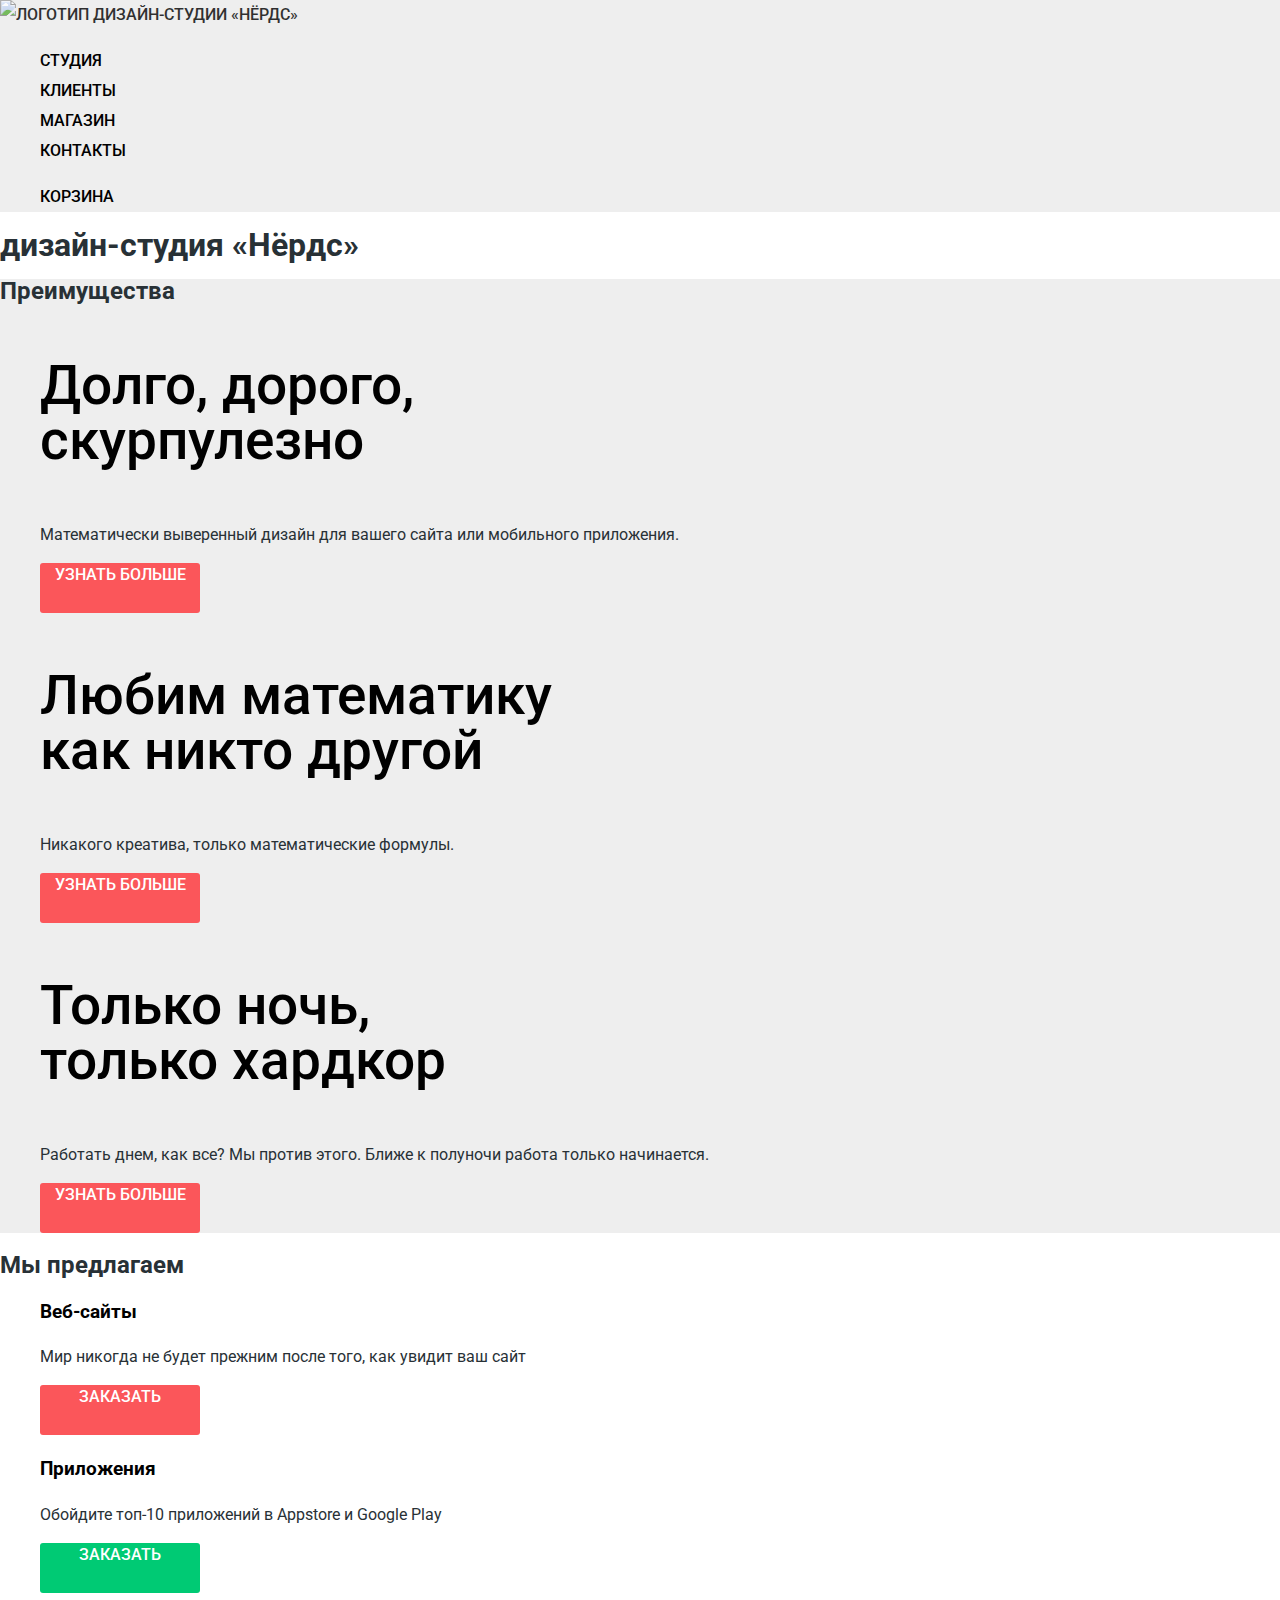
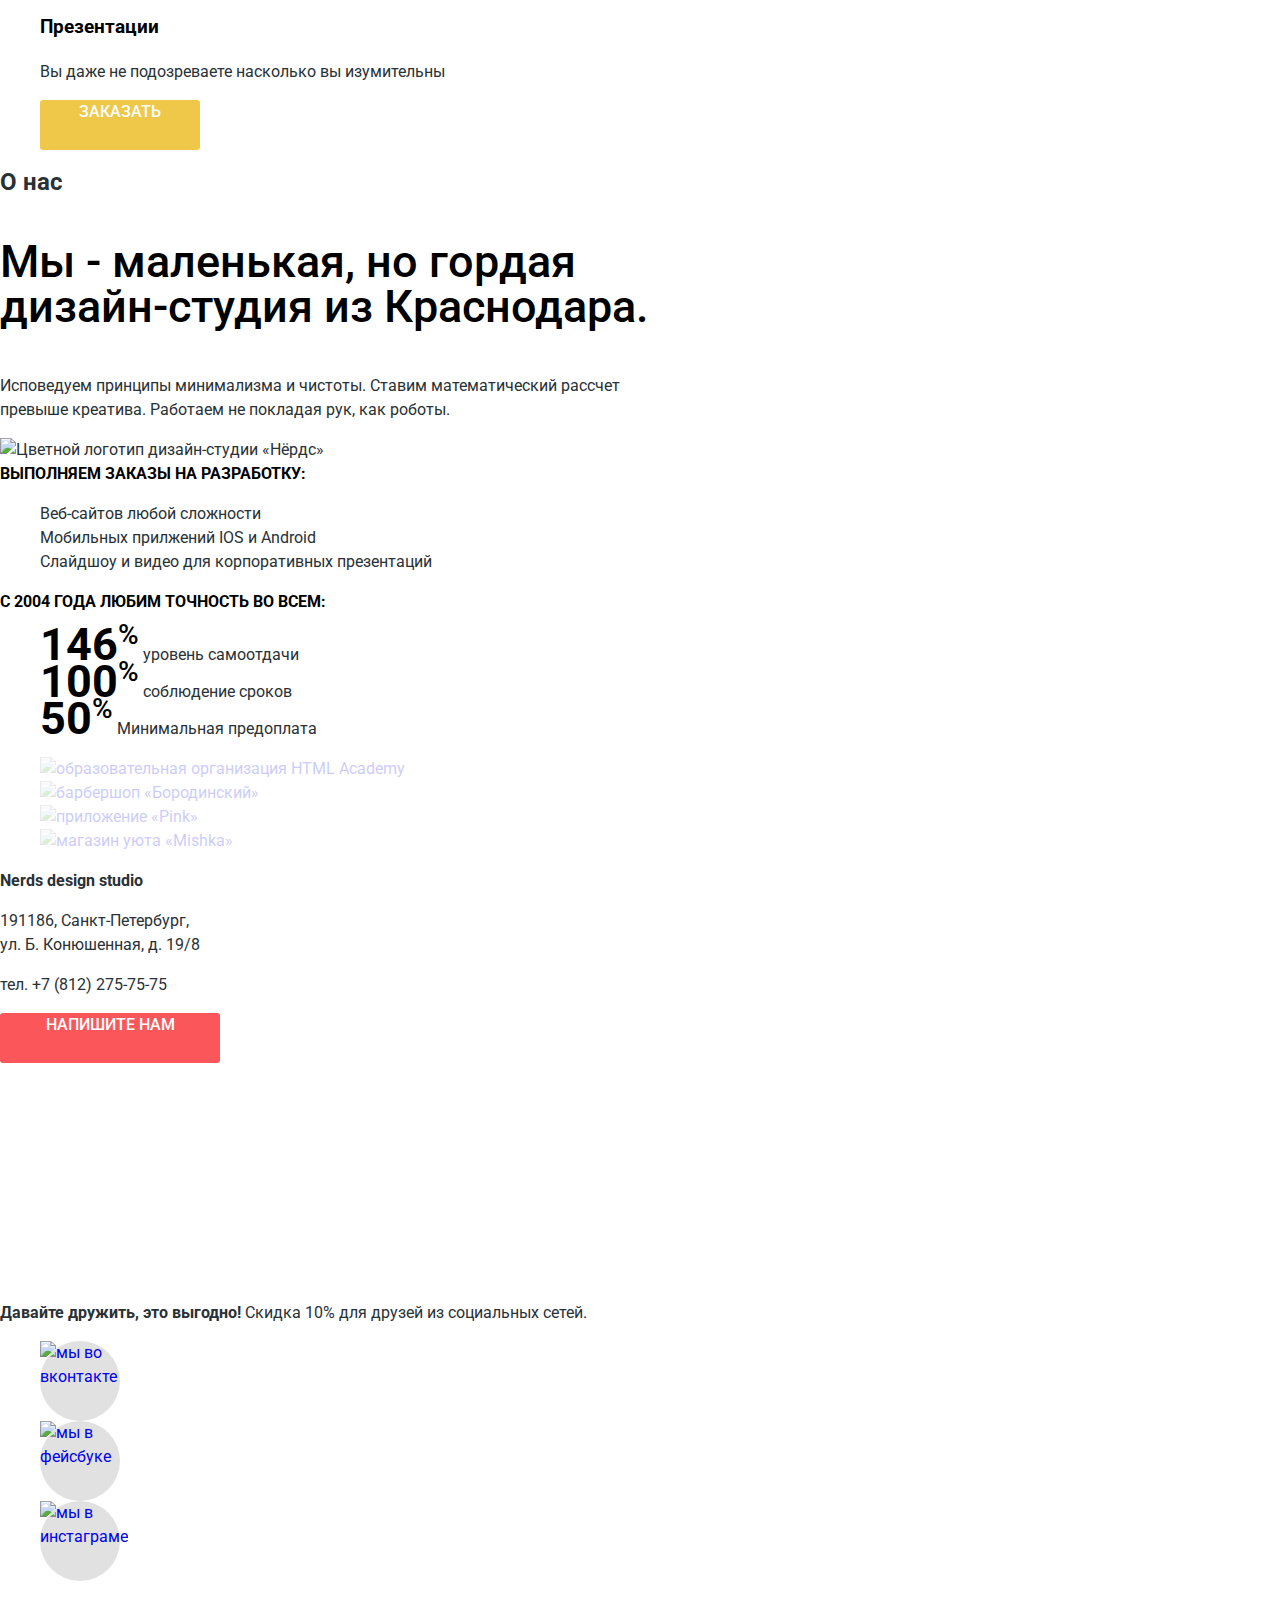
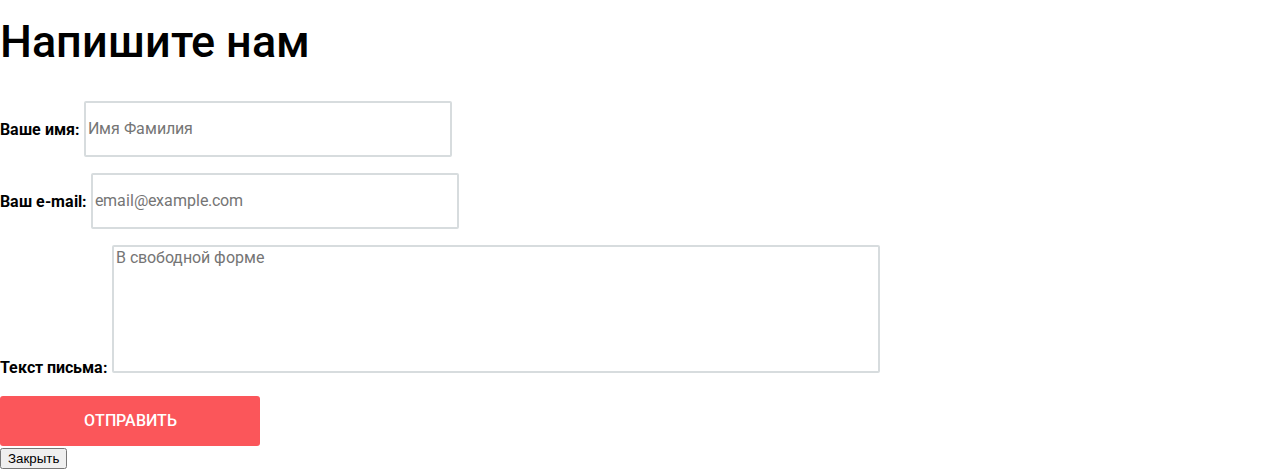
==== index.html @ dd07e2d7 "styles of buttons" ====
<!DOCTYPE html>
<html lang="ru">
    <head>
        <meta charset="utf-8">
        <link href="https://fonts.googleapis.com/css?family=Roboto:400,500,700&amp;subset=cyrillic" rel="stylesheet"> 
        <link href="css/normalize.css" rel="stylesheet">
        <link href="css/style.css" rel="stylesheet">
        <title>Nerds design studio</title>
    </head>

    <body>
        <header class="main-header">
            <nav class="main-navigation">
                <a class="main-header-logo">
                    <img src="img/nerds-logo.svg" width="160" height="65" alt="Логотип дизайн-студии &#171Нёрдс&#187">
                </a>
                <ul class="site-navigation">
                    <li class="site-navigtion-current"><a href="">Студия</a></li>
                    <li><a href="#">Клиенты</a></li>
                    <li><a href="catalog.html">Магазин</a></li>
                    <li><a href="#">Контакты</a></li>
                </ul>
                <ul class="user-navigation">
                    <li><a class="cart-link" href="#">Корзина</a></li>
                </ul>
            </nav>
        </header>

        <main class="container">
            <h1 class="visually-hidden">дизайн-студия &#171Нёрдс&#187</h1>
            
            <section class="features">
                <h2 class="visually-hidden">Преимущества</h2>
                <ul class="features-slider">
                        <li class="feature-slide">
                            <h3 class="slide-header">Долго, дорого,<br>
                                скурпулезно</h3>
                            <p>Математически выверенный дизайн для вашего сайта или мобильного приложения.</p>
                            <a href="#" class="btn more-btn">Узнать больше</a>
                        </li>
                        <li class="feature-slide">
                            <h3 class="slide-header">Любим математику<br>
                                как никто другой</h3>
                            <p>Никакого креатива, только математические формулы.</p>
                            <a href="#" class="btn more-btn">Узнать больше</a>
                        </li>
                        <li class="feature-slide">
                            <h3 class="slide-header">Только ночь,<br>
                                только хардкор</h3>
                            <p>Работать днем, как все? Мы против этого. Ближе к полуночи работа только начинается.</p>
                            <a href="#" class="btn more-btn">Узнать больше</a>
                        </li>    
                    </ul>
            </section>

            <section class="offers">
                <h2 class="viually-hidden">Мы предлагаем</h2>
                <ul class="offers-list">
                    <li class="offer-item site-offer">
                        <h3 class="offer-header">Веб-сайты</h3>
                        <p>Мир никогда не будет прежним после того, как увидит ваш сайт</p>
                        <a href="#" class="btn order-btn order-site-btn">Заказать</a>
                    </li>
                    <li class="offer-item app-offer">
                        <h3 class="offer-header">Приложения</h3>
                        <p>Обойдите топ-10 приложений в Appstore и Google Play</p>
                        <a href="#" class="btn order-btn order-app-btn">Заказать</a>
                    </li>
                    <li class="offer-item presentation-offer">
                        <h3 class="offer-header">Презентации</h3>
                        <p>Вы даже не подозреваете насколько вы изумительны</p>
                        <a href="#" class="btn order-btn order-presentation-btn">Заказать</a>
                    </li>
                </ul>
            </section>

            <section class="about-us">
                <h2 class="visually-hidden">О нас</h2>
                
                <h3>
                    Мы - маленькая, но гордая<br>
                    дизайн-студия из Краснодара.
                </h3>
                <p>
                    Исповедуем принципы минимализма и чистоты. Ставим математический рассчет<br>
                    превыше креатива. Работаем не покладая рук, как роботы.
                </p>

                <img src="img/nerds-illustration.png" width="360" height="208" alt="Цветной логотип дизайн-студии &#171Нёрдс&#187">

                <div class="we-do">
                    <b>Выполняем заказы на разработку:</b>
                    <ul class="we-do-list">
                        <li class="we-do-item">Веб-сайтов любой сложности</li>
                        <li class="we-do-item">Мобильных прилжений IOS и Android</li>
                        <li class="we-do-item">Слайдшоу и видео для корпоративных презентаций</li>
                    </ul>
                </div>

                <div class="we-accurate">
                    <b>С 2004 года любим точность во всем:</b>
                    <ul class="we-accurate-list">
                        <li class="we-accurate-item">
                            <b>146<sup>%</sup></b> 
                            уровень самоотдачи
                        </li>
                        <li class="we-accurate-item">
                            <b>100<sup>%</sup></b>
                            соблюдение сроков
                        </li>
                        <li class="we-accurate-item">
                            <b>50<sup>%</sup></b>
                            Минимальная предоплата
                        </li>
                    </ul>
                    </div>
            </section>

            <section class="partners">
                <ul class="partners-list">
                    <li class="partners-item">
                        <a href="htmlacademy.ru">
                            <img src="img/h-logo.png" alt="образовательная организация HTML Academy">
                        </a>
                    </li>
                    <li class="partners-item">
                        <a href="borodinsky.com">
                            <img src="img/b-logo.png" alt="барбершоп &#171Бородинский&#187">
                        </a>
                    </li>
                    <li class="partners-item">
                        <a href="pink.ucoz.ua">
                            <img src="img/p-logo.png" alt="приложение &#171Pink&#187">
                        </a>
                    </li>
                    <li class="partners-item">
                        <a href="mishka.ru">
                            <img src="img/m-logo.png" alt="магазин уюта &#171Mishka&#187">
                        </a>
                    </li>
                </ul>
            </section>
        </main>

        <footer class="main-footer">
            <section class="contacts">
                <div class="contacts-card">
                    <b class="company-name">Nerds design studio</b>
                    <p class="company-address">    
                        191186, Санкт-Петербург, <br>
                        ул. Б. Конюшенная, д. 19/8
                    </p>
                    <p class="company-phone">
                        тел. +7 (812) 275-75-75
                    </p>

                    <a href="#" class="btn write-us-btn">Напишите нам</a>
                </div>
                <!-- backgroundimage = map -->
            </section>

            <div class="footer-socials">
                <p>
                    <b>Давайте дружить, это выгодно!</b>
                    Скидка 10% для друзей из социальных сетей.
                </p>
                <ul class="social-icons-list">
                    <li class="social-icon">
                        <a href="vk.com/nerds_studio">
                            <img src="img/vk-icon.png" alt="мы во вконтакте">
                        </a>
                    </li>
                    <li class="social-icon">
                         <a href="fb.com/nerds_studio">
                            <img src="img/fb-icon.png" alt="мы в фейсбуке">
                        </a>
                    </li>
                    <li class="social-icon">
                        <a href="instagram.com/nerds_studio">
                            <img src="img/ig-icon.png" alt="мы в инстаграме">
                        </a>
                    </li>
                </ul>
            </div>

        </footer>

        <section class="modal modal-write-us">
            <h2>Напишите нам</h2>
            <form class="feedback-form" action="https://echo.htmlacademy.ru" method="POST">
                <p class="feedback-item">
                    <label for="feedback-name">Ваше имя:</label>
                    <input  id="feedback-name" type="text" name="name" value="" placeholder="Имя Фамилия">
                </p>
                <p class="feedback-item">
                    <label for="feedback-email">Ваш e-mail:</label>
                    <input id="feedback-email" type="email" name="email" value="" placeholder="email@example.com">
                </p>
                <p class="feedback-item feedback-texarea">   
                    <label for="feedback-comment">Текст письма:</label>
                    <textarea id="feedback-comment" name="comment" rows="3" placeholder="В свободной форме"></textarea>
                    <!-- cols="" -->
                </p>
                <button class="btn" type="submit">Отправить</button>
            </form>
            <button class="modal-close" type="button">Закрыть</button>
        </section>
    </body>
</html>
---- css/style.css ----
body{
    margin:0;
    padding:0;

    font-family: 'Roboto', Arial, sans-serif;
    font-size: 16px;
    line-height: 24px;
    font-weight: 400;
    color: #283136;

    background-color: #fff;
}

a{
    text-decoration: none;
}

.main-header-logo:hover,
.main-header-logo:focus{
    opacity: 0.8;
}

.main-header-logo:active{
    opacity: 0.3;
}

.main-navigation{
    font-weight: 500;
    text-transform: uppercase;
    color: #000;
    line-height: 30px;
    
    background-color: #eee;
}

.site-navigation,
.user-navigation{
    list-style: none;
}

.site-navigation a,
.user-navigation a{
    color: #000;
}

.site-navigation a:hover,
.site-navigation a:focus,
.user-navigation a:hover,
.user-navigation a:focus{
    color: #fb565a;
}

.site-navigation a:active,
.user-navigation a:active{
    color: #000;
    opacity: 0.3;
}

.title-wrapper{
    background-color: #eee;
}

.page-title{
    font-size: 55px;
    line-height: 55px;
    font-weight: 500;
    text-align: center;

    color: #000;
}

.features{
    background-color: #eee;
}

.features-slider{
    list-style: none;
}

.feature-slide h3{
    font-weight: 500;
    font-size: 55px;
    line-height: 55px;
    color: #000;
}

.offers-list{
    list-style: none;
}

.offer-item h3{
    font: size 24px;
    line-height: 30px;
    color: #000;
}

.btn{
    display: inline-block; 
    border-radius: 3px;

    font:inherit;

    font-weight: 500;
    text-transform: uppercase;
    text-align: center;
    vertical-align: middle;
    color: #fff;

    background-color: #fb565a;

    border: none;
}

.btn:hover,
.btn:focus{
    background-color: #e74246;
}

.btn:active{
    color: #e37376;
    background-color: #d7373b;
    /* внутренняя тень сверху c13135*/
    box-shadow: inset 0 2px #c13135;
}

.write-us-btn{
    display: inline-block;
    width: 220px;
    height: 50px;
}

.feedback-form button{
    display: inline-block;
    width: 260px;
    height: 50px;
}

.feedback-form button:active,
.feedback-form button:focus
{
    outline: none;
}

.more-btn{
    width: 160px;
    height: 50px;
}

.order-app-btn{
    background-color: #00ca74;
}

.order-btn{
    width: 160px;
    height: 50px;
}

.order-app-btn:hover,
.order-app-btn:focus{
    background-color: #00bc6c;
}

.order-app-btn:active{
    color: #4dc491;
    background-color: #00aa62;
    /* внутренняя тень сверху #009958*/
    box-shadow: inset 0 2px 0 #009958;
}

.order-presentation-btn{
    background-color: #efc84a;
}

.order-presentation-btn:hover,
.order-presentation-btn:focus{
    background-color: #eab534;
}

.order-presentation-btn:active{
    color: #edc265;
    background-color: #e5a722;
    /* внутренняя тень сверху ce961f*/
    box-shadow: inset 0 2px 0 #ce961f;
}

.filter-btn{
    width: 260px;
    height: 50px;

    color: #000;
    background-color: #eee;
}

.filter-btn:focus,
.filter-btn:hover{
    background-color: #dfdfdf;
    outline: none;
}

.filter-btn:active
{
    color: #959595;
    background-color: #d5d5d5;
    /* внутренняя тень сверху */
    box-shadow: inset 0 2px 0 #bfbfbf;
}


.filter fieldset{
    border: none;
}

.catalog-list{
    list-style: none;
}

.pagination-list{
    list-style: none;
}

.pagination-item a{
    display: block;
    width: 50px;
    height: 50px;

    color: #000;

    vertical-align: middle;
    text-align: center;

    background-color: #eee;
    
    border-radius: 3px;
}

.pagination-item a:hover,
.pagination-item a:focus{
    background-color: #dfdfdf;
    outline: none;
}

.pagination-item a:active
{
    color: #959595;
    background-color: #d5d5d5;
    /* внутренняя тень сверху */
    box-shadow: inset 0 2px 0 #bfbfbf;
}


.pagination-item-next a{
    width: 260px;
}

.pagination-item-current a,
.pagination-item-current a:hover,
.pagination-item-current a:focus,
.pagination-item-current a:active{
    box-sizing: border-box;

    color: #000;
    background-color: #fff;
    border: 2px solid #dbdbdb;
    box-shadow: none;
}

.about-us h3{
    font-size: 45px;
    line-height: 45px;
    color: #000;
    font-weight: 500;
}

.we-do b,
.we-accurate b{
    color: #000;
    font-weight: 700;
    text-transform: uppercase;
}

.we-do-list{
    list-style: none;
}

.we-accurate-list{
    list-style: none;
}

.we-accurate-item b{
    font-size: 45px;
    line-height: 10.06px;
    font-weight: 700;
    color: #000;
}

.we-accurate b sup{
    font-size: 28px;
    font-weight: 500;
}

.partners-list{
    list-style: none;
}

.partners-item a{
    opacity: 0.2;
}

.partners-item a:hover,
.partners-item a:focus{
    opacity: 1;
}

.partners-item a:active{
    opacity: 0.1;
}

.filters legend{
    font-size: 18px;
    line-height: 30px;
    text-transform: uppercase;
    font-weight: 700;
    color: #000;
}

.range-item input{
    width:  80px;
    height: 35px;
    background-color: #eee;
    border: solid 2px #eee;
    border-radius: 3px;
}

.filter ul{
    list-style: none;
    line-height: 20px;
}

.filter-option input{
    /*  */
}

.filter-option label{
    color: #283136;
}

.sorting-options b{
    font-size: 18px;
    line-height: 18px;
    text-transform: uppercase;
    font-weight: 700;
    color: #000;

}

.sorting-options-list{
    list-style: none;
    line-height: 18px;
}

.sorting-option-item a{
    font-size: 14px;
    color: #000;
    opacity: 0.3;
    text-transform: uppercase;
}

.sorting-option-item a:hover,
.sorting-option-item a:focus{
    opacity: 0.6;
}

.sorting-option-item a:active,
.current-sorting-option a{
    opacity: 1;
}

.catalog-item-title{
    font-size: 18px;
    line-height: 30px;
    color: #000;
    text-transform: uppercase;
    font-weight: 700;
}

.catalog-item-description{
    font-size: 16px;
    line-height: 18px;
    font-weight: 400;
    color: #666;
}


.contacts{
    /* ? */
    display: block;
    min-height: 416px;
    background-image: url("../img/map-marker.jpg");

    padding-top: auto;
    padding-bottom: auto;
}

.contacts-card{
    /* ? */
    display: block;
    width: 319px;
    height: 308px;
    background-color: #fff;
    
    
}

.modal h2{
    font-size: 45px;
    line-height: 45px;
    color: #000;
    font-weight: 500;
}

.feedback-form input,
.feedback-form textarea{
    font: inherit;
    line-height: 18px;

    background-color: transparent;
    border: solid 2px #d7dcde;
    border-radius: 2px;
}

.feedback-form input{
    width: 360px;
    height: 50px;
}

.feedback-form textarea{
width: 760px;
height: 120px;
resize: none;
}


.feedback-form input:hover,
.feedback-form textarea:hover{
    border-color: #b4b9bb;
}

.feedback-form input:focus,
.feedback-form textarea:focus{
    color: #444;
    border-color: #000;
    outline: none;
}

.feedback-form label{
    font: inherit;
    line-height: 18px;
    color: #000;
    font-weight: 700;
}

.social-icons-list{
    list-style: none;
}

.social-icon a{
    display: block;
    padding-left: auto;
    padding-right: auto;
    /* ? */

    background-color: #e1e1e1;
    width: 80px;
    height: 80px;
    border-radius: 80px;
}

/* hoverfocusactive */
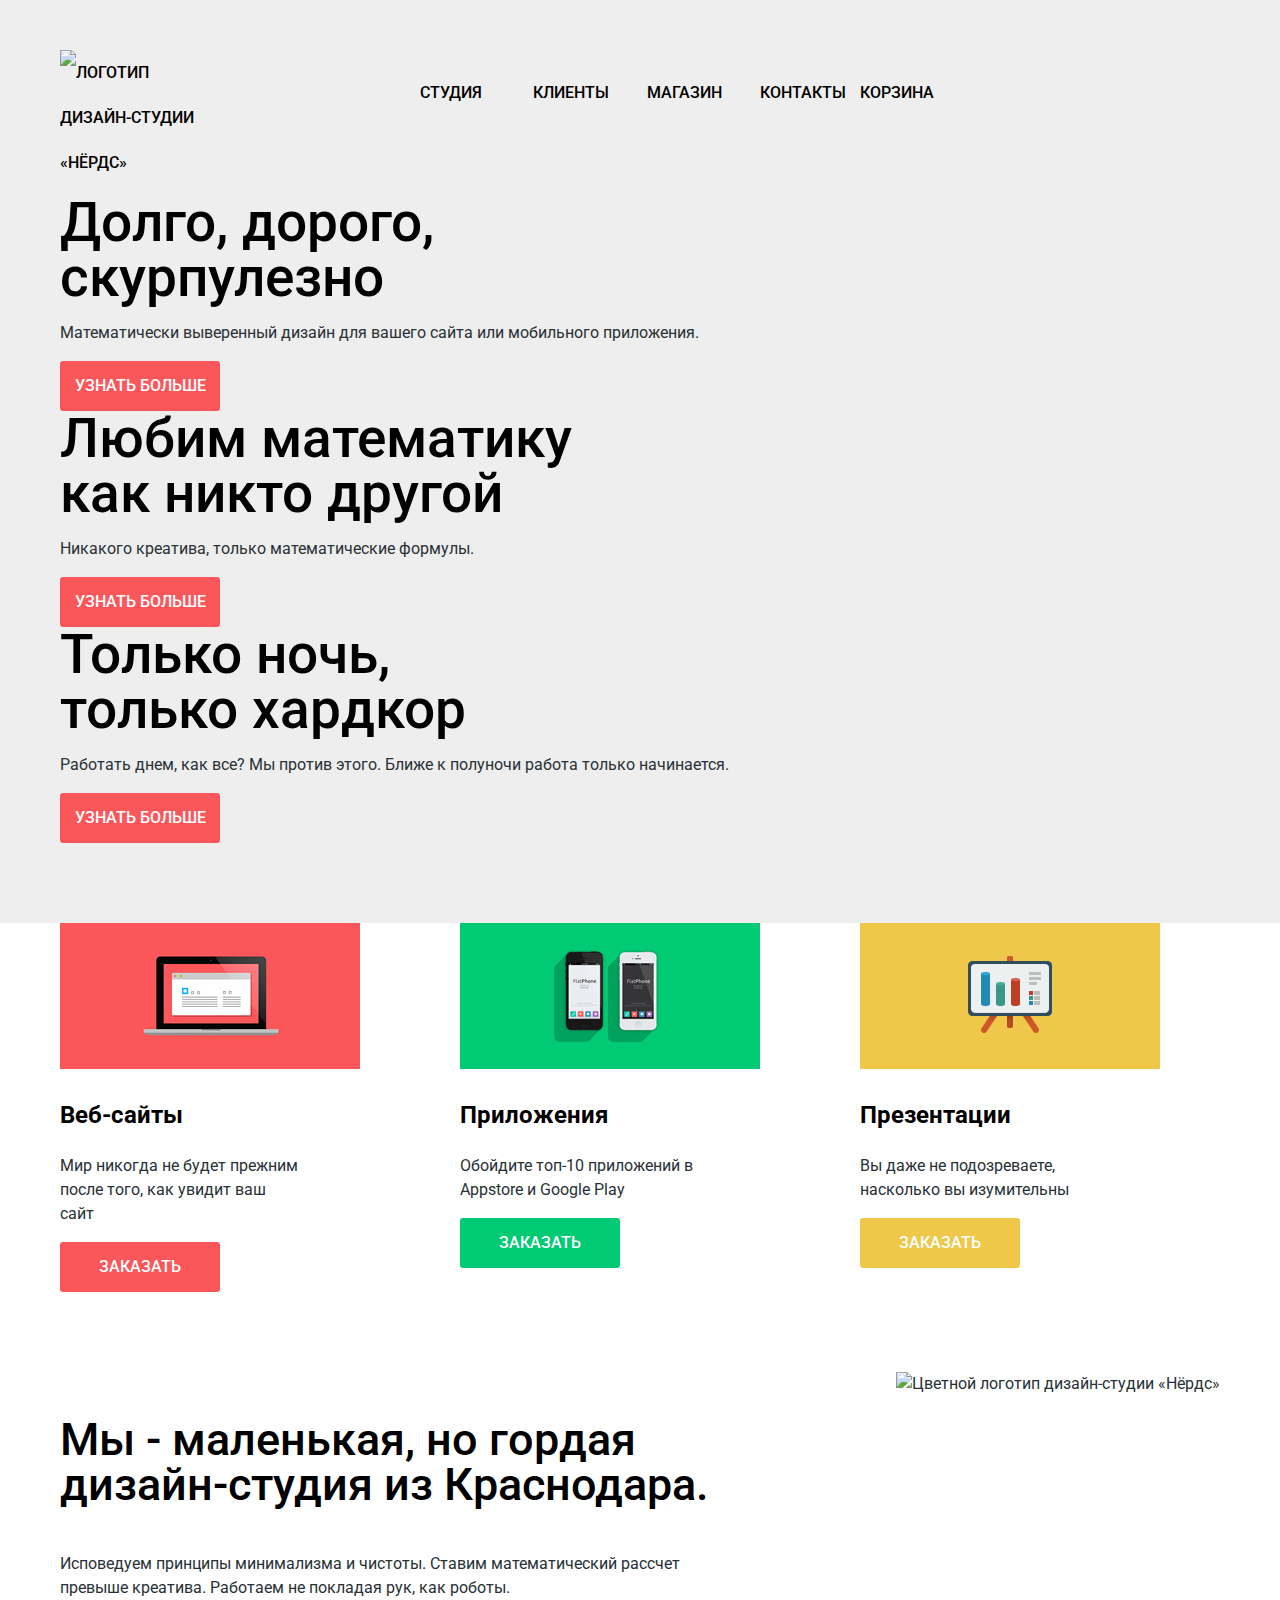
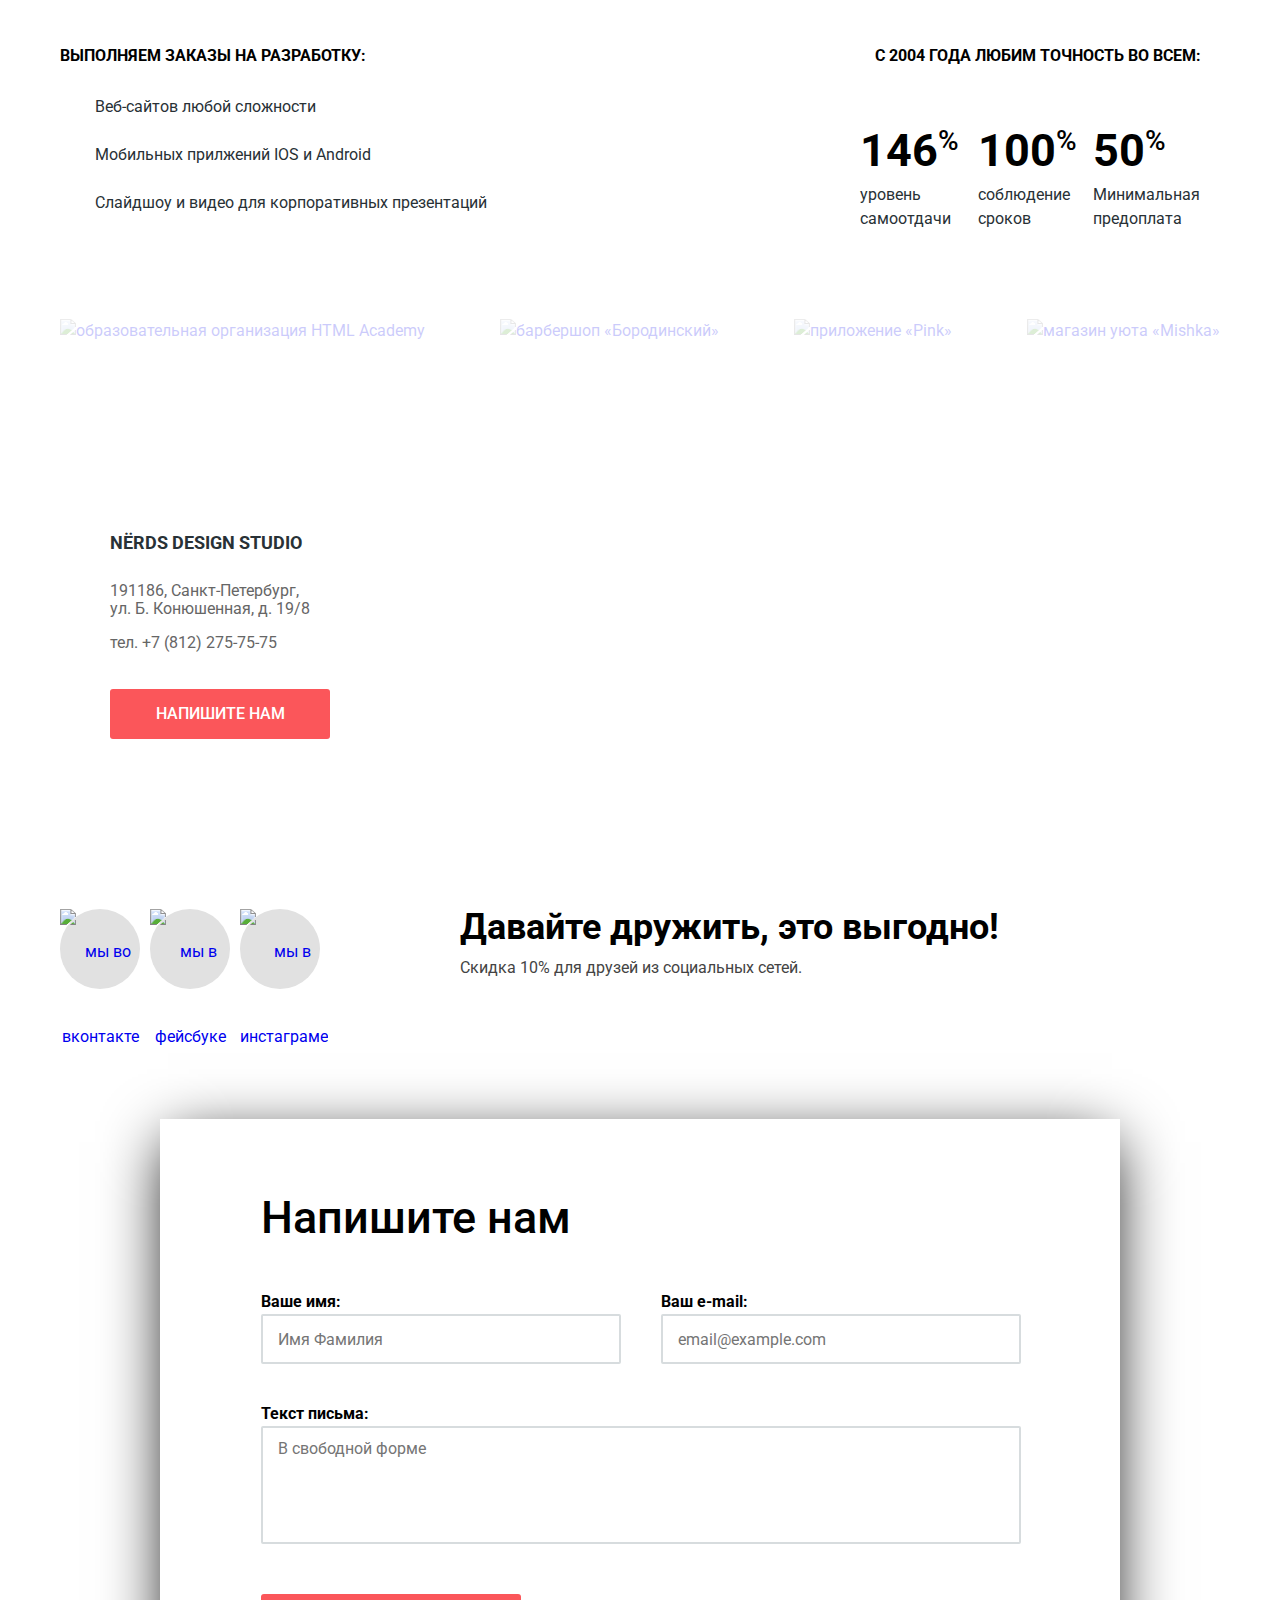
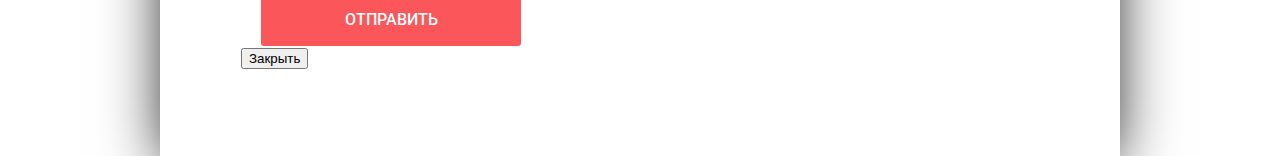
==== commit e68e7382: "started work on catalog.html styles" ====
--- a/index.html
+++ b/index.html
@@ -15,7 +15,7 @@
                     <img src="img/nerds-logo.svg" width="160" height="65" alt="Логотип дизайн-студии &#171Нёрдс&#187">
                 </a>
                 <ul class="site-navigation">
-                    <li class="site-navigtion-current"><a href="">Студия</a></li>
+                    <li class="site-navigtion-current"><a href="#">Студия</a></li>
                     <li><a href="#">Клиенты</a></li>
                     <li><a href="catalog.html">Магазин</a></li>
                     <li><a href="#">Контакты</a></li>
@@ -29,20 +29,24 @@
         <main class="container">
             <h1 class="visually-hidden">дизайн-студия &#171Нёрдс&#187</h1>
             
+            <!-- доработать css когда раберусь как делать слайдер от сих -->
             <section class="features">
                 <h2 class="visually-hidden">Преимущества</h2>
-                <ul class="features-slider">
+                <div class="features-wrapper">
+                    <ul class="features-slider">
                         <li class="feature-slide">
                             <h3 class="slide-header">Долго, дорого,<br>
-                                скурпулезно</h3>
+                                скурпулезно
+                            </h3>
                             <p>Математически выверенный дизайн для вашего сайта или мобильного приложения.</p>
                             <a href="#" class="btn more-btn">Узнать больше</a>
                         </li>
                         <li class="feature-slide">
                             <h3 class="slide-header">Любим математику<br>
-                                как никто другой</h3>
+                                как никто другой
+                            </h3>
                             <p>Никакого креатива, только математические формулы.</p>
-                            <a href="#" class="btn more-btn">Узнать больше</a>
+                                <a href="#" class="btn more-btn">Узнать больше</a>
                         </li>
                         <li class="feature-slide">
                             <h3 class="slide-header">Только ночь,<br>
@@ -51,24 +55,29 @@
                             <a href="#" class="btn more-btn">Узнать больше</a>
                         </li>    
                     </ul>
-            </section>
+                </div>    
+            </section>
+            <!-- до сих -->
 
             <section class="offers">
-                <h2 class="viually-hidden">Мы предлагаем</h2>
+                <h2 class="visually-hidden">Мы предлагаем</h2>
                 <ul class="offers-list">
                     <li class="offer-item site-offer">
+                        <img src="img/illustration-red-site.png" width="300" height="146" alt="красивые веб-сайты">
                         <h3 class="offer-header">Веб-сайты</h3>
                         <p>Мир никогда не будет прежним после того, как увидит ваш сайт</p>
                         <a href="#" class="btn order-btn order-site-btn">Заказать</a>
                     </li>
                     <li class="offer-item app-offer">
+                        <img src="img/illustration-gren-app.png" width="300" height="146" alt="лучшие приложения">
                         <h3 class="offer-header">Приложения</h3>
                         <p>Обойдите топ-10 приложений в Appstore и Google Play</p>
                         <a href="#" class="btn order-btn order-app-btn">Заказать</a>
                     </li>
                     <li class="offer-item presentation-offer">
+                        <img src="img/illustration-yellow-presentation.png" width="300" height="146" alt="необычные презентации">
                         <h3 class="offer-header">Презентации</h3>
-                        <p>Вы даже не подозреваете насколько вы изумительны</p>
+                        <p>Вы даже не подозреваете, насколько вы изумительны</p>
                         <a href="#" class="btn order-btn order-presentation-btn">Заказать</a>
                     </li>
                 </ul>
@@ -77,43 +86,50 @@
             <section class="about-us">
                 <h2 class="visually-hidden">О нас</h2>
                 
-                <h3>
-                    Мы - маленькая, но гордая<br>
-                    дизайн-студия из Краснодара.
-                </h3>
-                <p>
-                    Исповедуем принципы минимализма и чистоты. Ставим математический рассчет<br>
-                    превыше креатива. Работаем не покладая рук, как роботы.
-                </p>
-
-                <img src="img/nerds-illustration.png" width="360" height="208" alt="Цветной логотип дизайн-студии &#171Нёрдс&#187">
-
-                <div class="we-do">
-                    <b>Выполняем заказы на разработку:</b>
-                    <ul class="we-do-list">
-                        <li class="we-do-item">Веб-сайтов любой сложности</li>
-                        <li class="we-do-item">Мобильных прилжений IOS и Android</li>
-                        <li class="we-do-item">Слайдшоу и видео для корпоративных презентаций</li>
-                    </ul>
-                </div>
-
-                <div class="we-accurate">
-                    <b>С 2004 года любим точность во всем:</b>
-                    <ul class="we-accurate-list">
-                        <li class="we-accurate-item">
-                            <b>146<sup>%</sup></b> 
-                            уровень самоотдачи
-                        </li>
-                        <li class="we-accurate-item">
-                            <b>100<sup>%</sup></b>
-                            соблюдение сроков
-                        </li>
-                        <li class="we-accurate-item">
-                            <b>50<sup>%</sup></b>
-                            Минимальная предоплата
-                        </li>
-                    </ul>
-                    </div>
+                <div class="two-columned">
+                    <div>
+                        <h3>
+                            Мы - маленькая, но гордая<br>
+                            дизайн-студия из Краснодара.
+                        </h3>
+                        <p>
+                            Исповедуем принципы минимализма и чистоты. Ставим математический рассчет<br>
+                            превыше креатива. Работаем не покладая рук, как роботы.
+                        </p>
+                    </div>
+                    <div>
+                        <img src="img/nerds-illustration.png" width="360" height="208" alt="Цветной логотип дизайн-студии &#171Нёрдс&#187">
+                    </div>
+                </div>
+
+                <div class="two-columned lower-row">
+                    <div class="we-do">
+                        <b>Выполняем заказы на разработку:</b>
+                        <ul class="we-do-list">
+                            <li class="we-do-item">Веб-сайтов любой сложности</li>
+                            <li class="we-do-item">Мобильных прилжений IOS и Android</li>
+                            <li class="we-do-item">Слайдшоу и видео для корпоративных презентаций</li>
+                        </ul>
+                    </div>
+
+                    <div class="we-accurate">
+                        <b>С 2004 года любим точность во всем:</b>
+                        <ul class="we-accurate-list">
+                            <li class="we-accurate-item">
+                                <b>146<sup>%</sup></b> 
+                                уровень самоотдачи
+                            </li>
+                            <li class="we-accurate-item">
+                                <b>100<sup>%</sup></b>
+                                соблюдение сроков
+                            </li>
+                            <li class="we-accurate-item">
+                                <b>50<sup>%</sup></b>
+                                Минимальная предоплата
+                            </li>
+                        </ul>
+                    </div>
+                </div>
             </section>
 
             <section class="partners">
@@ -144,43 +160,47 @@
 
         <footer class="main-footer">
             <section class="contacts">
-                <div class="contacts-card">
-                    <b class="company-name">Nerds design studio</b>
-                    <p class="company-address">    
-                        191186, Санкт-Петербург, <br>
-                        ул. Б. Конюшенная, д. 19/8
-                    </p>
-                    <p class="company-phone">
-                        тел. +7 (812) 275-75-75
-                    </p>
-
-                    <a href="#" class="btn write-us-btn">Напишите нам</a>
-                </div>
+                <h2 class="visually-hidden">Наши контакты</h2>
+                <div class="contacts-card-wrapper">
+                    <div class="contacts-card">
+                        <b class="company-name">Nёrds design studio</b>
+                        <p class="company-address">    
+                            191186, Санкт-Петербург, <br>
+                            ул. Б. Конюшенная, д. 19/8
+                        </p>
+                        <p class="company-phone">
+                            тел. +7 (812) 275-75-75
+                        </p>
+
+                        <a href="#" class="btn write-us-btn">Напишите нам</a>
+                    </div>
+                </div>
+                <iframe class="map-frame" src="https://www.google.com/maps/embed?pb=!1m18!1m12!1m3!1d1998.6036253002735!2d30.32085871557288!3d59.938719169054785!2m3!1f0!2f0!3f0!3m2!1i1024!2i768!4f13.1!3m3!1m2!1s0x4696310fca145cc1%3A0x42b32648d8238007!2z0JHQvtC70YzRiNCw0Y8g0JrQvtC90Y7RiNC10L3QvdCw0Y8g0YPQuy4sIDE5LzgsINCh0LDQvdC60YIt0J_QtdGC0LXRgNCx0YPRgNCzLCDQoNC-0YHRgdC40Y8sIDE5MTE4Ng!5e0!3m2!1sru!2sua!4v1549242967546" width="100%" height="416" style="border:0" allowfullscreen></iframe>
                 <!-- backgroundimage = map -->
             </section>
 
             <div class="footer-socials">
+                <ul class="social-icons-list">
+                    <li class="social-icon">
+                        <a href="vk.com/nerds_studio">
+                            <span><img src="img/vk-icon.png" alt="мы во вконтакте"></span>
+                        </a>
+                    </li>
+                    <li class="social-icon">
+                         <a href="fb.com/nerds_studio">
+                            <span><img src="img/fb-icon.png" alt="мы в фейсбуке"></span>
+                        </a>
+                    </li>
+                    <li class="social-icon">
+                        <a href="instagram.com/nerds_studio">
+                            <span><img src="img/ig-icon.png" alt="мы в инстаграме"></span>
+                        </a>
+                    </li>
+                </ul>
                 <p>
                     <b>Давайте дружить, это выгодно!</b>
                     Скидка 10% для друзей из социальных сетей.
                 </p>
-                <ul class="social-icons-list">
-                    <li class="social-icon">
-                        <a href="vk.com/nerds_studio">
-                            <img src="img/vk-icon.png" alt="мы во вконтакте">
-                        </a>
-                    </li>
-                    <li class="social-icon">
-                         <a href="fb.com/nerds_studio">
-                            <img src="img/fb-icon.png" alt="мы в фейсбуке">
-                        </a>
-                    </li>
-                    <li class="social-icon">
-                        <a href="instagram.com/nerds_studio">
-                            <img src="img/ig-icon.png" alt="мы в инстаграме">
-                        </a>
-                    </li>
-                </ul>
             </div>
 
         </footer>
@@ -188,17 +208,19 @@
         <section class="modal modal-write-us">
             <h2>Напишите нам</h2>
             <form class="feedback-form" action="https://echo.htmlacademy.ru" method="POST">
-                <p class="feedback-item">
-                    <label for="feedback-name">Ваше имя:</label>
-                    <input  id="feedback-name" type="text" name="name" value="" placeholder="Имя Фамилия">
-                </p>
-                <p class="feedback-item">
-                    <label for="feedback-email">Ваш e-mail:</label>
-                    <input id="feedback-email" type="email" name="email" value="" placeholder="email@example.com">
-                </p>
-                <p class="feedback-item feedback-texarea">   
+                <div>
+                    <p class="feedback-item">
+                        <label for="feedback-name">Ваше имя:</label>
+                        <input  id="feedback-name" type="text" name="name" value="" placeholder="Имя Фамилия" required>
+                    </p>
+                    <p class="feedback-item">
+                        <label for="feedback-email">Ваш e-mail:</label>
+                        <input id="feedback-email" type="email" name="email" value="" placeholder="email@example.com" required>
+                    </p>
+                </div>
+                <p class="feedback-item feedback-textarea">   
                     <label for="feedback-comment">Текст письма:</label>
-                    <textarea id="feedback-comment" name="comment" rows="3" placeholder="В свободной форме"></textarea>
+                    <textarea id="feedback-comment" name="comment" rows="3" placeholder="В свободной форме" required></textarea>
                     <!-- cols="" -->
                 </p>
                 <button class="btn" type="submit">Отправить</button>
--- a/css/style.css
+++ b/css/style.css
@@ -15,6 +15,53 @@
     text-decoration: none;
 }
 
+header{
+    padding-bottom: 80px;
+}
+
+/* 
+margin-left: auto;
+    margin-right: auto;
+    width: 1200px; */
+
+
+/* background: url("../img/divider.png") 1160px 2px no-repeat;
+    background-size: 1160px 2px;
+    background-position: top; */
+
+.visually-hidden:not(:focus):not(:active),
+input[type="checkbox"].visually-hidden,
+input[type="radio"].visually-hidden{
+    position: absolute;
+
+    width: 1px;
+    height: 1px;
+    margin: -1px;
+    border: 0;
+    padding: 0;
+
+    white-space: nowrap;
+
+    clip-path: inset(100%);
+    clip: rect(0 0 0 0);
+    overflow: hidden;
+}
+
+.main-header{
+    min-width: 1200px;
+    min-height: 115px;
+ 
+    background-color: #eee;
+}
+
+.main-header-logo{
+    /* margin-left: 20px; */
+    height: 65px;
+    width: 160px;
+
+    margin-right: 200px;
+}
+
 .main-header-logo:hover,
 .main-header-logo:focus{
     opacity: 0.8;
@@ -25,17 +72,58 @@
 }
 
 .main-navigation{
+    display: flex;
+    /* justify-content: space-between; */
+    align-items: flex-end;
+    margin: 0 auto;
+    padding: 0 20px;
+    width: 1160px;
+
+    min-height: 115px;
+
     font-weight: 500;
     text-transform: uppercase;
     color: #000;
-    line-height: 30px;
-    
-    background-color: #eee;
+    line-height: 45px;
+}
+
+.main-navigation div{
+    display: flex;
+    justify-content: space-between;
+    width: 100%;
 }
 
 .site-navigation,
 .user-navigation{
     list-style: none;
+    display: flex;
+    flex-wrap: wrap;
+    margin: 0;
+    padding: 0;
+}
+
+.site-navigation{
+    min-width: 440px;
+    
+    justify-content: space-between;
+
+    /* margin-left: 200px; */
+}
+
+.site-navigation li{
+    width: 100px;
+}
+
+.user-navigation{
+    width: 115px;
+    /* margin-left: 260px; */
+
+}
+
+.user-navigation li{
+    
+    width: 100px;
+    /* margin-left: 35px; */
 }
 
 .site-navigation a,
@@ -56,11 +144,22 @@
     opacity: 0.3;
 }
 
+.inner-container{
+    margin-bottom: 60px;
+}
+
 .title-wrapper{
     background-color: #eee;
 }
 
 .page-title{
+    margin:0;
+    margin-block-start: 0;
+    margin-block-end: 0;
+    padding: 0;
+
+    min-height: 160px;
+
     font-size: 55px;
     line-height: 55px;
     font-weight: 500;
@@ -69,8 +168,43 @@
     color: #000;
 }
 
+.filters{
+    margin-top: 60px;
+    width: 260px;
+    min-height: 775px;
+}
+
+.filter fieldset p{
+    margin: 0;
+    padding: 0;
+}
+
+.filters-list{
+    margin: 0;
+    padding: 0;
+}
+
+
+
 .features{
     background-color: #eee;
+    padding-bottom: 80px;
+}
+
+.features-wrapper{
+    margin-left: auto;
+    margin-right: auto;
+    width: 1200px;
+}
+
+.features-slider{
+    margin: 0 20px;
+    padding: 0;
+}
+
+.features h2{
+    margin: 0;
+    padding: 0;
 }
 
 .features-slider{
@@ -78,32 +212,59 @@
 }
 
 .feature-slide h3{
+    margin: 0;
+    padding: 0;
     font-weight: 500;
     font-size: 55px;
     line-height: 55px;
     color: #000;
 }
 
+.offers{
+    padding-bottom: 80px;
+}
+
 .offers-list{
+    display: flex;
+    justify-content: space-between;
+
     list-style: none;
+    margin: 0 auto;
+    padding: 0;
+    width: 1200px;
+}
+
+.offer-item{
+    width: 380px;
+    margin-left: 20px;
+    padding-right: 80px;
 }
 
 .offer-item h3{
-    font: size 24px;
+    font-size: 24px;
     line-height: 30px;
     color: #000;
+}
+
+.offer-item p{
+    padding-right: 60px;
 }
 
 .btn{
     display: inline-block; 
     border-radius: 3px;
 
+    min-height: 50px;
+
     font:inherit;
 
     font-weight: 500;
+    line-height: 50px;
     text-transform: uppercase;
+    
     text-align: center;
     vertical-align: middle;
+
     color: #fff;
 
     background-color: #fb565a;
@@ -123,16 +284,18 @@
     box-shadow: inset 0 2px #c13135;
 }
 
+.buy-btn{
+    width: 200px;
+}
+
 .write-us-btn{
     display: inline-block;
     width: 220px;
-    height: 50px;
 }
 
 .feedback-form button{
     display: inline-block;
     width: 260px;
-    height: 50px;
 }
 
 .feedback-form button:active,
@@ -143,7 +306,6 @@
 
 .more-btn{
     width: 160px;
-    height: 50px;
 }
 
 .order-app-btn{
@@ -152,7 +314,6 @@
 
 .order-btn{
     width: 160px;
-    height: 50px;
 }
 
 .order-app-btn:hover,
@@ -185,7 +346,6 @@
 
 .filter-btn{
     width: 260px;
-    height: 50px;
 
     color: #000;
     background-color: #eee;
@@ -210,22 +370,48 @@
     border: none;
 }
 
-.catalog-list{
-    list-style: none;
-}
+.two-columned{
+    display: flex;
+    justify-content: space-between;
+
+    margin-left: auto;
+    margin-right: auto;
+
+    padding-left: 20px;
+    padding-right: 20px;
+
+    width: 1160px;
+}
+
+/* 445
+50 */
 
 .pagination-list{
     list-style: none;
+    margin: 0;
+    padding: 0;
+    width: 445px;
+    height: 50px;
+    margin-block-start: 0;
+    margin-block-end: 0;
+    padding-inline-start: 0;
+
+    display: flex;
+}
+
+.pagination-item{
+    margin-right: 11px;
 }
 
 .pagination-item a{
-    display: block;
+    display: inline-block;
     width: 50px;
     height: 50px;
-
-    color: #000;
-
-    vertical-align: middle;
+    
+
+    color: #000;
+
+    /* vertical-align: middle; */
     text-align: center;
 
     background-color: #eee;
@@ -257,6 +443,10 @@
 .pagination-item-current a:focus,
 .pagination-item-current a:active{
     box-sizing: border-box;
+    height: 50px;
+    width: 50px;
+
+    line-height: 46.5px;
 
     color: #000;
     background-color: #fff;
@@ -264,6 +454,10 @@
     box-shadow: none;
 }
 
+.about-us{
+    padding-bottom: 80px;
+}
+
 .about-us h3{
     font-size: 45px;
     line-height: 45px;
@@ -271,6 +465,14 @@
     font-weight: 500;
 }
 
+.lower-row{
+    margin-top: 28px;
+}
+
+.we-accurate{
+    width: 360px;
+}
+
 .we-do b,
 .we-accurate b{
     color: #000;
@@ -278,32 +480,75 @@
     text-transform: uppercase;
 }
 
-.we-do-list{
-    list-style: none;
-}
-
-.we-accurate-list{
-    list-style: none;
+.we-do b{
+    display: inline-block;
+    margin-bottom: 27px;
 }
 
 .we-accurate-item b{
     font-size: 45px;
-    line-height: 10.06px;
+    line-height: 45px;
     font-weight: 700;
     color: #000;
-}
+
+    height: 45px;
+    display: inline-block;
+    margin-top: 10px;
+    margin-bottom: 20px;
+}
+
+.we-accurate > b{
+    height: 24px;
+    display: inline-block;
+    margin-bottom: 40px;
+    padding-left: 15px;
+}
+
 
 .we-accurate b sup{
     font-size: 28px;
     font-weight: 500;
 }
 
+.we-do-list{
+    list-style: none;
+    margin: 0;
+    padding: 0;
+}
+
+.we-do-item{
+    margin-bottom: 24px;
+    padding-left: 35px;
+}
+
+.we-accurate-list{
+    display: flex;
+    justify-content: space-between;
+
+    list-style: none;
+    margin: 0;
+    padding: 0;
+}
+
+.partners{
+    padding-bottom: 80px;
+}
+
 .partners-list{
     list-style: none;
+    
+    display: flex;
+    justify-content: space-between;
+    width: 1200px;
+
+    padding: 0;
+    margin: 0 auto;
+
 }
 
 .partners-item a{
     opacity: 0.2;
+    margin: 0 20px;
 }
 
 .partners-item a:hover,
@@ -336,15 +581,30 @@
     line-height: 20px;
 }
 
-.filter-option input{
-    /*  */
-}
+/* .filter-option input{
+    
+} */
 
 .filter-option label{
     color: #283136;
 }
 
+.sorting-options{
+    display: flex;
+    align-items: center;
+    /* justify-content: space-between; */
+    /* width: 760px;
+    height: 24px;*/
+    
+    margin-bottom: 50px; 
+    /* 760
+    134-60-50=24 */
+}
+
 .sorting-options b{
+    display: inline-block;
+    text-align: center;
+
     font-size: 18px;
     line-height: 18px;
     text-transform: uppercase;
@@ -353,9 +613,27 @@
 
 }
 
+.sorting-options-list,
+.sorting-directions-list{
+    list-style: none;
+    margin-block-end: 0;
+    margin-block-start: 0;
+
+    line-height: 18px;
+
+    display: flex;
+    justify-content: space-between;
+    padding-inline-start: 0;
+}
+
 .sorting-options-list{
-    list-style: none;
-    line-height: 18px;
+    margin-left: 265px;
+    width: 252px;
+}
+
+.sorting-directions-list{
+    width: 42px;
+    margin-left: 68px;
 }
 
 .sorting-option-item a{
@@ -365,22 +643,108 @@
     text-transform: uppercase;
 }
 
+.sorting-direction-item{
+    opacity: 0.3;
+}
+
+
+
 .sorting-option-item a:hover,
-.sorting-option-item a:focus{
+.sorting-direction-item:hover,
+.sorting-option-item a:focus,
+.sorting-direction-item:focus{
     opacity: 0.6;
 }
 
+.sorting-direction-item:active,
 .sorting-option-item a:active,
-.current-sorting-option a{
+.current-sorting-option a,
+.current-sorting-option{
     opacity: 1;
 }
 
+.catalog{
+    margin-top: 60px;
+}
+
+.catalog-list{
+    list-style: none;
+    margin: 0;
+    padding: 0;
+    padding-top: 40px;
+
+    display: flex;
+    flex-wrap: wrap;
+    justify-content: space-between;
+    width: 760px;
+    height: 1915px;
+    
+    margin-block-start: 0;
+    margin-block-end: 0;
+    margin-inline-start: 0px;
+    margin-inline-end: 0px;
+    padding-inline-start: 0;
+}
+
+.catalog-item{
+    position: relative;
+
+    width: 360px;
+    height: 575px;
+}
+
+.catalog-item:hover{
+
+}
+
+.catalog-header{
+    position: absolute;
+    bottom: 0;
+
+    background-color: #eee;
+    width: 360px;
+    height: 230px;
+    box-sizing: border-box;
+
+    margin-block-end: 0;
+    margin-block-start: 0;
+    padding: 0 80px;
+
+    z-index: -1;
+}
+
+.visible-catalog-header{
+    z-index: 2;
+}
+
+
+
+
+.catalog-item p{
+    width: 360px;
+    height: 575px;
+
+    margin-block-start: 0;
+    margin-block-end: 0;
+
+    /* z-index: 3; */
+}
+
+
 .catalog-item-title{
+    display: block;
+    margin-top: 29px;
+    margin-bottom: 19px;
+
+    text-align: center;
+
     font-size: 18px;
     line-height: 30px;
     color: #000;
     text-transform: uppercase;
     font-weight: 700;
+    /* width: 360px; */
+
 }
 
 .catalog-item-description{
@@ -388,27 +752,80 @@
     line-height: 18px;
     font-weight: 400;
     color: #666;
+
+    display: block;;
+    margin-bottom: 30px;
+    /* padding: 0 80px; */
+
+    text-align: center;
 }
 
 
 .contacts{
-    /* ? */
-    display: block;
-    min-height: 416px;
+    z-index: 2;
+    min-width: 1200px;
+    height: 416px;
+
     background-image: url("../img/map-marker.jpg");
-
-    padding-top: auto;
-    padding-bottom: auto;
+    background-size: cover;
+
+    position:relative;
+}
+
+.contacts-card-wrapper{
+    z-index: 1;
+    width: 1200px;
+    height: 100%;
+    
+    position: relative;
+    top: 0;
+    left: 0;
+    margin-left: -25%; 
+    margin: auto;
+
+}
+
+.map-frame{
+    position: absolute;
+    left: 0;
+    top:0;
 }
 
 .contacts-card{
-    /* ? */
-    display: block;
-    width: 319px;
-    height: 308px;
+    display: inline-block;
+    box-sizing: border-box;
+    width: 320px;
+    height: 306px;
     background-color: #fff;
     
-    
+    margin-top: 55px;
+    margin-bottom: 55px;
+    margin-left: 20px;
+
+    padding: 50px;
+}
+
+.company-name{
+    font-size: 18px;
+    line-height: 30px;
+    text-transform: uppercase;
+}
+
+.company-address{
+    margin-top: 24px;
+    margin-bottom: 15px;
+}
+
+.company-phone{
+    margin-bottom: 37px;
+}
+
+.company-address,
+.company-phone{
+    font-size: 16px;
+    line-height: 18px;
+
+    color: #666;
 }
 
 .modal h2{
@@ -418,8 +835,18 @@
     font-weight: 500;
 }
 
+.feedback-form input:invalid,
+.feedback-form textarea:invalid{
+    color: #e74246;
+    border-color: #e74246;
+    outline: none;
+}
+
+
 .feedback-form input,
-.feedback-form textarea{
+.feedback-form input:placeholder-shown,
+.feedback-form textarea,
+.feedback-form textarea:placeholder-shown{
     font: inherit;
     line-height: 18px;
 
@@ -451,6 +878,10 @@
     border-color: #000;
     outline: none;
 }
+/* 
+:placeholder-shown
+:not(:placeholder-shown) */
+
 
 .feedback-form label{
     font: inherit;
@@ -459,15 +890,64 @@
     font-weight: 700;
 }
 
+.footer-socials{
+    display: flex;
+    /* justify-content: space-between; */
+    
+    box-sizing: border-box;
+    width: 1200px;
+
+    min-height: 80px;
+    margin: 70px auto;
+
+    padding-left: 20px;
+    /* padding-right: 220px; */
+}
+
+.footer-socials p{
+    height: 80px;
+
+    font-size: 16px;
+    line-height: 25px;
+    color: #444;
+
+    width: 560px;
+
+    margin-block-start: 0em;
+    margin-block-end: 0em;
+    
+}
+
+.footer-socials p b{
+    display: inline-block;
+    padding-top:0;
+    margin-bottom: 10px;
+    height: 36px;
+
+    font-size: 36px;
+    line-height: 36px;
+    font-weight: 700;
+    color: #000;
+}
+
 .social-icons-list{
     list-style: none;
+    margin: 0 140px 0 0;
+    /* margin-right: 140px; */
+    padding: 0;
+
+    display: flex;
+    justify-content: space-between;
+    min-width: 260px;
+    height: 100%;
 }
 
 .social-icon a{
-    display: block;
-    padding-left: auto;
-    padding-right: auto;
+    display: inline-block;
+    /* padding-left: auto;
+    padding-right: auto; */
     /* ? */
+    text-align: center;
 
     background-color: #e1e1e1;
     width: 80px;
@@ -475,5 +955,95 @@
     border-radius: 80px;
 }
 
-/* hoverfocusactive */
-
+.social-icon a span{
+    line-height: 85px;
+}
+
+.social-icon a:hover,
+.social-icon a:focus{
+    background-color: #e74246;
+    outline: none;
+}
+
+.social-icon a:active{
+    background-color: #d7373b;
+    outline: none;
+}
+
+.social-icon a:active span{
+    opacity: 0.3;
+}
+
+.modal{
+    box-sizing: border-box;
+    box-shadow:  0 15px 60px -8px #000;
+
+    border: 1px solid #fff;
+
+    width: 960px;
+    min-height: 590px;
+
+    margin: 0 auto;
+
+    /* padding-top: 75px; */
+    padding-right: 80px;
+    padding-bottom: 85px;
+    padding-left: 80px;
+}
+
+.modal-write-us h2{
+    margin-left: 20px;
+    margin-right: 20px;
+    margin-block-start: 75px;
+    margin-block-end: 50px;
+
+}
+
+.feedback-form div{
+    display: flex;
+    height: 76px;
+}
+
+.feedback-form button{
+    margin-left: 20px;
+}
+
+.feedback-item{
+    box-sizing: border-box;
+
+    width: 380px;
+    height: 76px;
+
+    margin: 0 20px;
+}
+
+.feedback-item input{
+    box-sizing: border-box;
+    height: 50px;
+
+    padding-right: 15px;
+    padding-left: 15px;
+}
+
+.feedback-item label{
+    font-size: 16px;
+    line-height: 18px;
+}
+
+.feedback-textarea{
+    width: 760px;
+    height: 145px;
+
+    margin-top: 36px;
+    margin-bottom: 47px;
+}
+
+.feedback-textarea textarea{
+    box-sizing: border-box;
+    height: 118px;
+
+    padding: 12px 15px;
+}
+
+
+
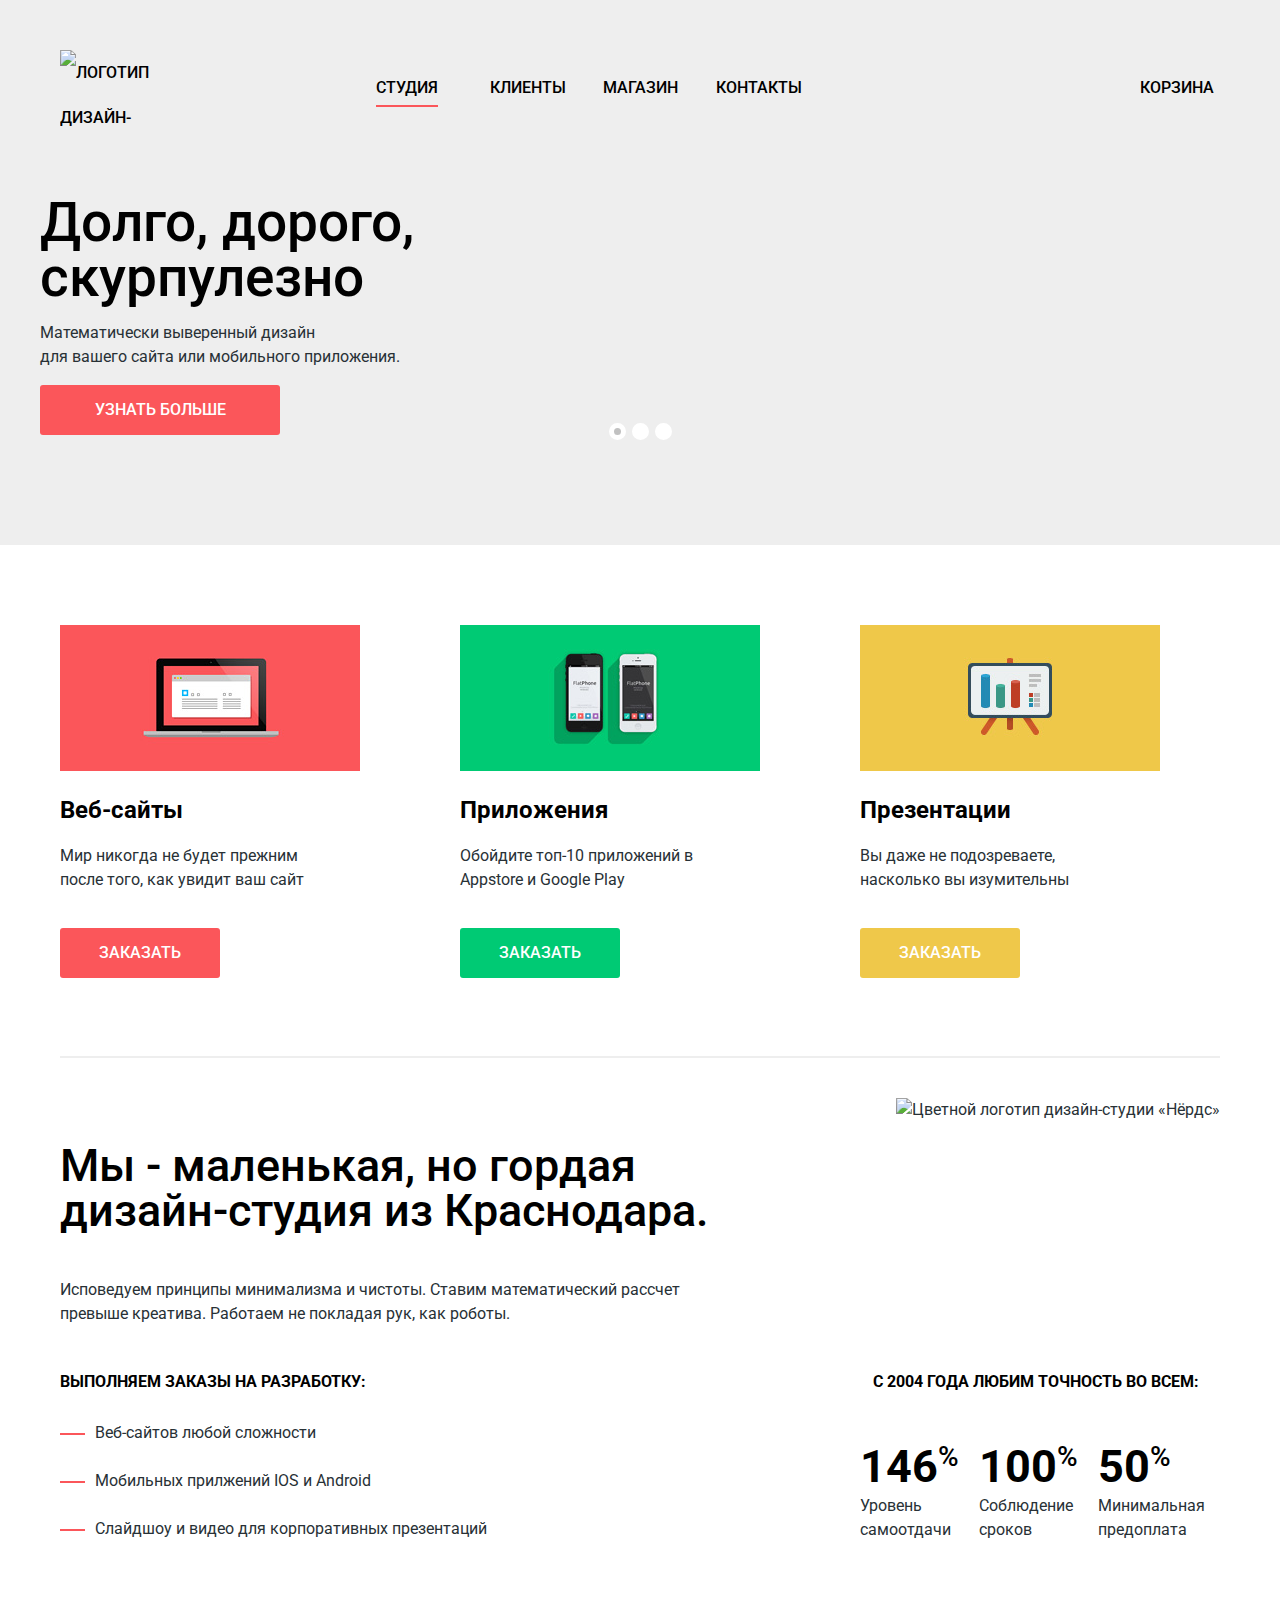
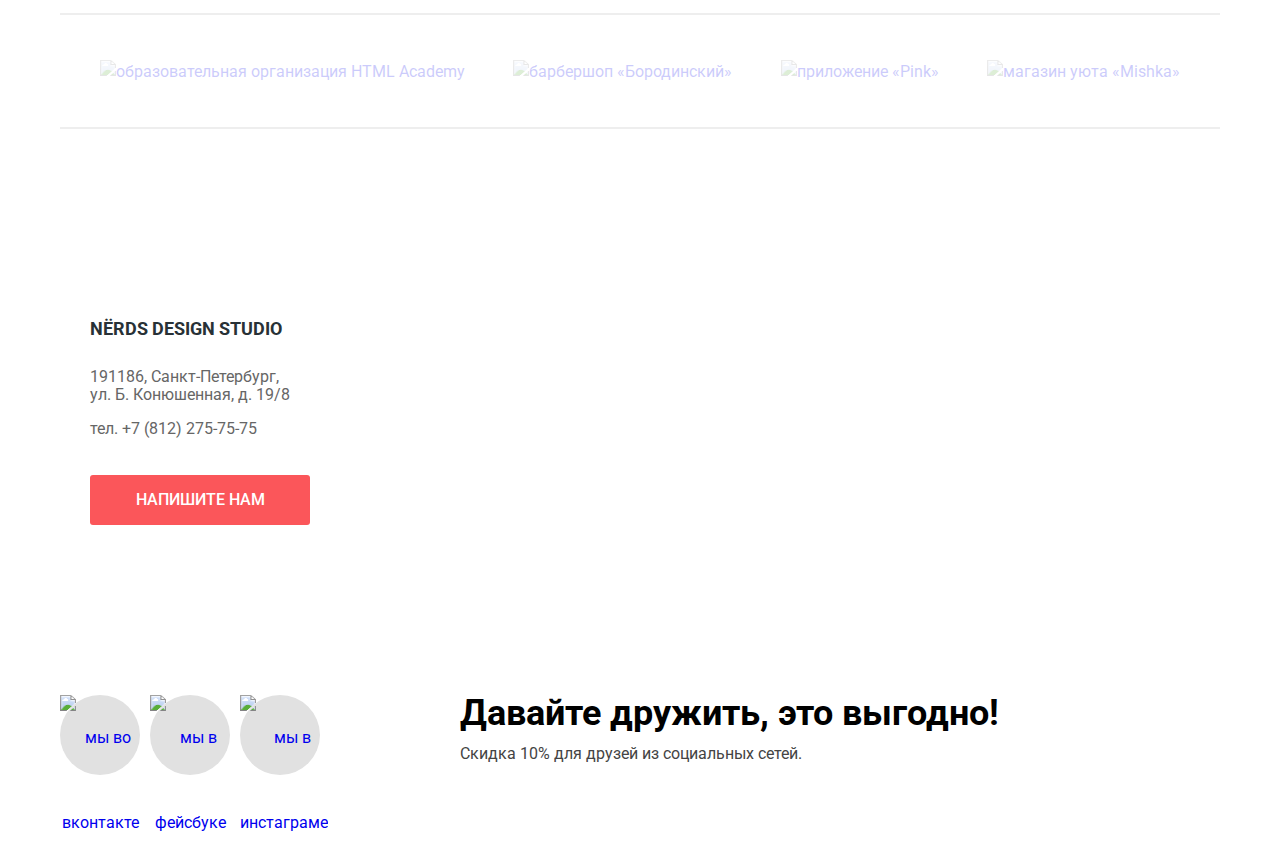
==== commit e047c4d4: "published some uncommited old changes" ====
--- a/index.html
+++ b/index.html
@@ -14,50 +14,65 @@
                 <a class="main-header-logo">
                     <img src="img/nerds-logo.svg" width="160" height="65" alt="Логотип дизайн-студии &#171Нёрдс&#187">
                 </a>
-                <ul class="site-navigation">
-                    <li class="site-navigtion-current"><a href="#">Студия</a></li>
-                    <li><a href="#">Клиенты</a></li>
-                    <li><a href="catalog.html">Магазин</a></li>
-                    <li><a href="#">Контакты</a></li>
-                </ul>
-                <ul class="user-navigation">
-                    <li><a class="cart-link" href="#">Корзина</a></li>
-                </ul>
+                <div>
+                    <ul class="site-navigation">
+                        <li class="site-navigtion-current"><a href="#">Студия</a></li>
+                        <li><a href="#">Клиенты</a></li>
+                        <li><a href="catalog.html">Магазин</a></li>
+                        <li><a href="#">Контакты</a></li>
+                    </ul>
+                    <ul class="user-navigation">
+                        <li><a class="cart-link" href="#">Корзина</a></li>
+                    </ul>
+                </div>
             </nav>
         </header>
 
         <main class="container">
             <h1 class="visually-hidden">дизайн-студия &#171Нёрдс&#187</h1>
             
-            <!-- доработать css когда раберусь как делать слайдер от сих -->
             <section class="features">
                 <h2 class="visually-hidden">Преимущества</h2>
-                <div class="features-wrapper">
-                    <ul class="features-slider">
-                        <li class="feature-slide">
+                <input class="visually-hidden" type="radio" id="product-1" name="toggle" checked>
+                <input class="visually-hidden" type="radio" id="product-2" name="toggle">
+                <input class="visually-hidden" type="radio" id="product-3" name="toggle">
+                <div class="slider-controls">
+                    <label class="slider-controls-item" for="product-1">Первый</label>
+                    <label class="slider-controls-item" for="product-2">Второй</label>
+                    <label class="slider-controls-item" for="product-3">Третий</label> 
+                </div>
+                <ul class="features-slider">
+                    <li class="feature-slide">
+                        <div class="feature-text">
                             <h3 class="slide-header">Долго, дорого,<br>
                                 скурпулезно
                             </h3>
-                            <p>Математически выверенный дизайн для вашего сайта или мобильного приложения.</p>
+                            <p>Математически выверенный дизайн<br>
+                                для вашего сайта или мобильного приложения.</p>
                             <a href="#" class="btn more-btn">Узнать больше</a>
-                        </li>
-                        <li class="feature-slide">
+                        </div>
+                    </li>
+                    <li class="feature-slide">
+                        <div class="feature-text">
                             <h3 class="slide-header">Любим математику<br>
                                 как никто другой
                             </h3>
-                            <p>Никакого креатива, только математические формулы.</p>
-                                <a href="#" class="btn more-btn">Узнать больше</a>
-                        </li>
-                        <li class="feature-slide">
+                            <p>Никакого креатива, только математические формулы<br>
+                                для рассчета пропорций.</p>
+                            <a href="#" class="btn more-btn">Узнать больше</a>
+                        </div>
+                    </li>
+                    <li class="feature-slide">
+                        <div class="feature-text">
                             <h3 class="slide-header">Только ночь,<br>
                                 только хардкор</h3>
-                            <p>Работать днем, как все? Мы против этого. Ближе к полуночи работа только начинается.</p>
+                            <p>Работать днем, как все? Мы против этого.<br>
+                                Ближе к полуночи работа только начинается.</p>
                             <a href="#" class="btn more-btn">Узнать больше</a>
-                        </li>    
-                    </ul>
-                </div>    
-            </section>
-            <!-- до сих -->
+                        </div>
+                    </li>    
+                </ul>
+            </section>
 
             <section class="offers">
                 <h2 class="visually-hidden">Мы предлагаем</h2>
@@ -86,7 +101,7 @@
             <section class="about-us">
                 <h2 class="visually-hidden">О нас</h2>
                 
-                <div class="two-columned">
+                <div class="two-columned upper-row">
                     <div>
                         <h3>
                             Мы - маленькая, но гордая<br>
@@ -117,11 +132,11 @@
                         <ul class="we-accurate-list">
                             <li class="we-accurate-item">
                                 <b>146<sup>%</sup></b> 
-                                уровень самоотдачи
+                                Уровень самоотдачи
                             </li>
                             <li class="we-accurate-item">
                                 <b>100<sup>%</sup></b>
-                                соблюдение сроков
+                                Соблюдение сроков
                             </li>
                             <li class="we-accurate-item">
                                 <b>50<sup>%</sup></b>
@@ -161,6 +176,7 @@
         <footer class="main-footer">
             <section class="contacts">
                 <h2 class="visually-hidden">Наши контакты</h2>
+                <div id="map" class="map-js"></div>
                 <div class="contacts-card-wrapper">
                     <div class="contacts-card">
                         <b class="company-name">Nёrds design studio</b>
@@ -175,8 +191,6 @@
                         <a href="#" class="btn write-us-btn">Напишите нам</a>
                     </div>
                 </div>
-                <iframe class="map-frame" src="https://www.google.com/maps/embed?pb=!1m18!1m12!1m3!1d1998.6036253002735!2d30.32085871557288!3d59.938719169054785!2m3!1f0!2f0!3f0!3m2!1i1024!2i768!4f13.1!3m3!1m2!1s0x4696310fca145cc1%3A0x42b32648d8238007!2z0JHQvtC70YzRiNCw0Y8g0JrQvtC90Y7RiNC10L3QvdCw0Y8g0YPQuy4sIDE5LzgsINCh0LDQvdC60YIt0J_QtdGC0LXRgNCx0YPRgNCzLCDQoNC-0YHRgdC40Y8sIDE5MTE4Ng!5e0!3m2!1sru!2sua!4v1549242967546" width="100%" height="416" style="border:0" allowfullscreen></iframe>
-                <!-- backgroundimage = map -->
             </section>
 
             <div class="footer-socials">
@@ -221,11 +235,14 @@
                 <p class="feedback-item feedback-textarea">   
                     <label for="feedback-comment">Текст письма:</label>
                     <textarea id="feedback-comment" name="comment" rows="3" placeholder="В свободной форме" required></textarea>
-                    <!-- cols="" -->
                 </p>
                 <button class="btn" type="submit">Отправить</button>
             </form>
             <button class="modal-close" type="button">Закрыть</button>
         </section>
+    
+        <script type="text/javascript" src="js/script.js"></script>
+        <script async defer src="https://maps.googleapis.com/maps/api/js?callback=initMap"></script>
+
     </body>
 </html>--- a/css/style.css
+++ b/css/style.css
@@ -15,20 +15,6 @@
     text-decoration: none;
 }
 
-header{
-    padding-bottom: 80px;
-}
-
-/* 
-margin-left: auto;
-    margin-right: auto;
-    width: 1200px; */
-
-
-/* background: url("../img/divider.png") 1160px 2px no-repeat;
-    background-size: 1160px 2px;
-    background-position: top; */
-
 .visually-hidden:not(:focus):not(:active),
 input[type="checkbox"].visually-hidden,
 input[type="radio"].visually-hidden{
@@ -49,13 +35,12 @@
 
 .main-header{
     min-width: 1200px;
-    min-height: 115px;
- 
+    min-height: 132px;
+
     background-color: #eee;
 }
 
 .main-header-logo{
-    /* margin-left: 20px; */
     height: 65px;
     width: 160px;
 
@@ -73,7 +58,6 @@
 
 .main-navigation{
     display: flex;
-    /* justify-content: space-between; */
     align-items: flex-end;
     margin: 0 auto;
     padding: 0 20px;
@@ -90,6 +74,7 @@
 .main-navigation div{
     display: flex;
     justify-content: space-between;
+    min-height: 65px;
     width: 100%;
 }
 
@@ -100,49 +85,91 @@
     flex-wrap: wrap;
     margin: 0;
     padding: 0;
+
+    padding-top: 15px;
+
 }
 
 .site-navigation{
     min-width: 440px;
     
     justify-content: space-between;
-
-    /* margin-left: 200px; */
 }
 
 .site-navigation li{
-    width: 100px;
-}
-
-.user-navigation{
-    width: 115px;
-    /* margin-left: 260px; */
-
-}
-
-.user-navigation li{
-    
-    width: 100px;
-    /* margin-left: 35px; */
+    min-width: 100px;
 }
 
 .site-navigation a,
 .user-navigation a{
     color: #000;
+
+    position: relative;
+    top: 0;
+    left: 0;
+}
+
+.site-navigtion-current a::after{
+
+    content: "";
+
+    position: absolute;
+    bottom: -10px;
+    left: 0;
+
+    width: 100%;
+    height: 2px;
+
+    background-color: #fb565a;
+}
+
+.user-navigation{
+    max-width: 120px;
+    justify-content: space-between;
+}
+
+.user-navigation li{
+    width: 120px;
+}
+
+.user-navigation .cart-link{
+    position: relative;
+
+    padding-left: 40px; 
+}
+
+.cart-link::before{
+    content: "";
+
+    position: absolute;
+    top: 2px;
+    left: 5px;
+
+    height: 15px;
+    width: 15px;
+
+    background-image: url(../img/cart-icon.svg);
+    background-repeat: no-repeat;
+    background-position: 0 0;
 }
 
 .site-navigation a:hover,
-.site-navigation a:focus,
-.user-navigation a:hover,
-.user-navigation a:focus{
+.user-navigation a:hover
+{
     color: #fb565a;
 }
 
+
 .site-navigation a:active,
-.user-navigation a:active{
+.cart-link:active{
     color: #000;
     opacity: 0.3;
 }
+
+.cart-link:active::before{
+    /* ?! */
+    opacity: 1;
+} 
 
 .inner-container{
     margin-bottom: 60px;
@@ -168,47 +195,72 @@
     color: #000;
 }
 
-.filters{
-    margin-top: 60px;
-    width: 260px;
-    min-height: 775px;
-}
-
-.filter fieldset p{
-    margin: 0;
-    padding: 0;
-}
-
-.filters-list{
-    margin: 0;
-    padding: 0;
-}
 
 
 
 .features{
+    position: relative;
+
     background-color: #eee;
-    padding-bottom: 80px;
-}
-
-.features-wrapper{
-    margin-left: auto;
-    margin-right: auto;
+    margin-bottom: 80px;
+}
+
+.features input[type="radio"]{
+    display: none;
+}
+
+.features-slider{
+    margin: 0 auto;
     width: 1200px;
-}
-
-.features-slider{
-    margin: 0 20px;
-    padding: 0;
-}
+    height: 413px;
+    box-sizing: border-box;
+    padding: 0 20px;
+    position: relative;
+
+    list-style: none;
+    margin-block-start: 0;
+    margin-block-end: 0;
+}
+
 
 .features h2{
     margin: 0;
     padding: 0;
 }
 
-.features-slider{
-    list-style: none;
+.feature-slide{
+    position: absolute;
+    bottom: 0;
+    left: 0;
+    width: 1200px;
+    height: 430px;
+
+    display: none;
+
+    background-repeat: no-repeat;
+    background-position: 90% 100%;
+    transition: left 0.3s ease;
+
+    /* padding-right: 62px; */
+    box-sizing: border-box;
+}
+
+
+
+.feature-text{
+    padding-top: 80px;
+}
+
+.feature-slide:nth-child(1) {
+    background-image: url("../img/slide1.png");
+}
+  
+.feature-slide:nth-child(2) {
+    background-image: url("../img/slide2.png");
+}
+  
+.feature-slide:nth-child(3) {
+    background-image: url("../img/slide3.png");
 }
 
 .feature-slide h3{
@@ -220,9 +272,65 @@
     color: #000;
 }
 
-.offers{
+.slider-controls{
+    position: absolute;
+    left: 50%;
+    bottom: 104px;
+    z-index: 10;
+
+    width: 106px;
+    height: 18px;
+
+    text-align: center;
+    font-size: 0;
+    transform: translate(-50%);
+}
+
+.slider-controls label{
+    display: inline-block;
+    width: 7px;
+    height: 7px;
+    margin: 0 3px;
+
+    vertical-align: top;
+
+    background: #fff;
+    border: 5px solid white;
+    border-radius: 50%;
+    cursor: pointer;
+}
+
+#product-1:checked ~ .features-slider .feature-slide:nth-child(1){
+    display: block;
+}
+
+#product-2:checked ~ .features-slider .feature-slide:nth-child(2){
+    display: block;
+}
+
+#product-3:checked ~ .features-slider .feature-slide:nth-child(3){
+    display: block;
+}
+
+
+/* !!! */
+#product-1:checked ~ .slider-controls label[for="product-1"],
+#product-2:checked ~ .slider-controls label[for="product-2"],
+#product-3:checked ~ .slider-controls label[for="product-3"]{
+  background: #c1c1c1;
+}
+
+.offers,
+.about-us{
     padding-bottom: 80px;
-}
+
+    background-image: url(../img/divider.png);
+    /* background-size: 2px 1160px; */
+    background-repeat: no-repeat;
+    background-position: bottom;
+}
+
+
 
 .offers-list{
     display: flex;
@@ -235,6 +343,11 @@
 }
 
 .offer-item{
+    display: flex;
+    flex-direction: column;
+    justify-content: space-between;
+
+    min-height: 347px;
     width: 380px;
     margin-left: 20px;
     padding-right: 80px;
@@ -243,11 +356,19 @@
 .offer-item h3{
     font-size: 24px;
     line-height: 30px;
+    margin-top: 24px;
+    margin-bottom: 0;
     color: #000;
 }
 
 .offer-item p{
-    padding-right: 60px;
+    padding-right: 40px;
+    margin-top: 19px;
+    margin-bottom: 0;
+}
+
+.upper-row{
+    padding-top: 40px
 }
 
 .btn{
@@ -289,12 +410,10 @@
 }
 
 .write-us-btn{
-    display: inline-block;
     width: 220px;
 }
 
 .feedback-form button{
-    display: inline-block;
     width: 260px;
 }
 
@@ -305,7 +424,7 @@
 }
 
 .more-btn{
-    width: 160px;
+    width: 240px;
 }
 
 .order-app-btn{
@@ -314,6 +433,7 @@
 
 .order-btn{
     width: 160px;
+    margin-top: 36px;
 }
 
 .order-app-btn:hover,
@@ -368,7 +488,119 @@
 
 .filter fieldset{
     border: none;
-}
+
+    margin: 0;
+    padding: 0;
+    margin-inline-start: 0;
+    margin-inline-end: 0;
+    margin-bottom: 50px;
+
+    padding-block-start: 0;
+    padding-inline-start: 0;
+    padding-inline-end: 0;
+    padding-block-end: 0;
+}
+
+.filters{
+    margin-top: 60px;
+    width: 260px;
+    min-height: 775px;
+}
+
+.filter fieldset p{
+    margin: 0;
+    padding: 0;
+}
+
+.filters-list{
+    margin: 0;
+    margin-top: 15px;
+    padding: 0;
+}
+
+.filters-list li{
+    margin-bottom: 15px;
+}
+
+.filters-list li:last-child{
+    margin-bottom: 0;
+}
+
+
+.price-ranger{
+    position: relative;
+
+    display: block;
+    box-sizing: border-box;
+    margin-top: 50px;
+    padding-top: 39px;
+    padding-right: 20px;
+    padding-left: 20px;
+
+    width: 260px;
+    height: 80px;
+
+    background-color: #f1f1f1;
+    border-radius: 5px;
+}
+
+.scale{
+    height: 2px;
+    background: #d7dcde;
+}
+
+.price-ranger .bar{
+    height: 2px;
+    width: 70%;
+
+    background: #00ca74;
+}
+
+.price-ranger .toggle{
+    width: 4px;
+    height: 4px;
+
+    padding: 0;
+    border: 8px solid #fff;
+    background-color: #ababab;
+
+    border-radius:  50%;
+    box-shadow: 0 2px 1px 0 #cfcfcf;
+
+    position: absolute;
+    top: 31px;
+    left: 0;
+}
+
+.price-ranger .toggle-min{
+    left: 18px;
+}
+
+.price-ranger .toggle-max{
+    left: 160px;
+}
+
+.price-items-holder{
+    display: flex;
+    justify-content: space-between;
+
+    margin-top: 15px;
+    /* margin-bottom: 50px; */
+}
+
+.range-item input{
+    width:  80px;
+    height: 35px;
+    background-color: #eee;
+    border: solid 2px #eee;
+    border-radius: 3px;
+
+    margin-left: 10px;
+
+    text-align: center;
+}
+
+
 
 .two-columned{
     display: flex;
@@ -382,9 +614,6 @@
 
     width: 1160px;
 }
-
-/* 445
-50 */
 
 .pagination-list{
     list-style: none;
@@ -411,7 +640,7 @@
 
     color: #000;
 
-    /* vertical-align: middle; */
+    vertical-align: baseline;
     text-align: center;
 
     background-color: #eee;
@@ -454,9 +683,7 @@
     box-shadow: none;
 }
 
-.about-us{
-    padding-bottom: 80px;
-}
+
 
 .about-us h3{
     font-size: 45px;
@@ -467,6 +694,7 @@
 
 .lower-row{
     margin-top: 28px;
+    height: 165px;
 }
 
 .we-accurate{
@@ -481,8 +709,12 @@
 }
 
 .we-do b{
-    display: inline-block;
+    display: block;
     margin-bottom: 27px;
+}
+
+.we-accurate-item{
+    margin-right: 20px;
 }
 
 .we-accurate-item b{
@@ -492,16 +724,16 @@
     color: #000;
 
     height: 45px;
-    display: inline-block;
+    display: block;
     margin-top: 10px;
-    margin-bottom: 20px;
+    margin-bottom: 15px;
 }
 
 .we-accurate > b{
     height: 24px;
-    display: inline-block;
-    margin-bottom: 40px;
-    padding-left: 15px;
+    display: block;
+    margin-bottom: 30px;
+    padding-left: 13px;
 }
 
 
@@ -517,9 +749,27 @@
 }
 
 .we-do-item{
+    position: relative;
+    top: 0;
+    left: 0;
+
     margin-bottom: 24px;
     padding-left: 35px;
 }
+
+.we-do-item::before{
+    content: "";
+    position: absolute;
+    left: 0;
+    top: 11.85px;
+
+    height: 2px;
+    width: 25px;
+
+    background-color: #fb565a;
+}
+
+
 
 .we-accurate-list{
     display: flex;
@@ -531,24 +781,46 @@
 }
 
 .partners{
-    padding-bottom: 80px;
+    padding-top: 45px;
+    padding-bottom: 45px;
+
+    margin-bottom: 80px;
+
+    background-image: url(../img/divider.png);
+    /* background-size: 2px 1160px; */
+    background-repeat: no-repeat;
+    background-position: bottom;
+    
 }
 
 .partners-list{
     list-style: none;
+    box-sizing: border-box;
     
     display: flex;
     justify-content: space-between;
+    align-items: center;
     width: 1200px;
 
-    padding: 0;
+    padding: 0 60px;
     margin: 0 auto;
 
+    background-image: 
+        url(../img/vertical-divider.png),
+        url(../img/vertical-divider.png),
+        url(../img/vertical-divider.png);
+    background-repeat: 
+        no-repeat, 
+        no-repeat, 
+        no-repeat;
+    background-position: 
+        300px, 
+        600px, 
+        900px;
 }
 
 .partners-item a{
     opacity: 0.2;
-    margin: 0 20px;
 }
 
 .partners-item a:hover,
@@ -568,25 +840,69 @@
     color: #000;
 }
 
-.range-item input{
-    width:  80px;
-    height: 35px;
-    background-color: #eee;
-    border: solid 2px #eee;
-    border-radius: 3px;
-}
-
 .filter ul{
     list-style: none;
     line-height: 20px;
 }
 
-/* .filter-option input{
-    
-} */
+.filter-option{
+    margin-bottom: 25px;
+    padding-left: 35px;   
+} 
 
 .filter-option label{
     color: #283136;
+
+    position: relative;
+
+    display: block;
+
+    cursor: pointer;
+    user-select: none;
+}
+
+.label-radio input[type="radio"] + .radio-indicator{
+    content: "";
+
+    position: absolute;
+    top: -2px;
+    left: -35px;
+
+    height: 25px;
+    width: 25px;
+
+    background: url("../img/radio-off.svg") no-repeat;
+    opacity: 0.4;
+}
+
+.label-radio input[type="radio"]:checked + .radio-indicator{
+    background: url("../img/radio-on.svg") no-repeat;
+}
+
+.label-radio input[type="radio"]:hover + .radio-indicator{
+    opacity: 1;
+}   
+
+.label-checkbox input[type="checkbox"] + .checkbox-indicator{
+    content: "";
+
+    position: absolute;
+    top: -2px;
+    left: -35px;
+
+    height: 25px;
+    width: 25px;
+
+    background: url("../img/checkbox-off.svg") no-repeat;
+    opacity: 0.4;
+}
+
+.label-checkbox input[type="checkbox"]:checked + .checkbox-indicator{
+    background: url("../img/checkbox-on.svg") no-repeat;
+}
+
+.label-checkbox input[type="checkbox"]:hover + .checkbox-indicator{
+    opacity: 1;
 }
 
 .sorting-options{
@@ -602,11 +918,8 @@
 }
 
 .sorting-options b{
-    display: inline-block;
-    text-align: center;
-
     font-size: 18px;
-    line-height: 18px;
+    line-height: 30px;
     text-transform: uppercase;
     font-weight: 700;
     color: #000;
@@ -650,9 +963,9 @@
 
 
 .sorting-option-item a:hover,
-.sorting-direction-item:hover,
-.sorting-option-item a:focus,
-.sorting-direction-item:focus{
+.sorting-direction-item:hover{
+/* .sorting-option-item a:focus, */
+/* .sorting-direction-item:focus{ */
     opacity: 0.6;
 }
 
@@ -691,10 +1004,26 @@
 
     width: 360px;
     height: 575px;
-}
-
-.catalog-item:hover{
-
+
+    /* z-index: 2; */
+}
+
+
+.catalog-item::before{
+    content: "";
+
+    width: 360px;
+    height: 40px;
+
+    position: absolute;
+    top: -40px;
+    left: 0;
+    background-image: url(../img/browser.svg);
+    opacity: 0.12;
+}
+
+.catalog-item:hover::before{
+    opacity: 1;
 }
 
 .catalog-header{
@@ -713,11 +1042,11 @@
     z-index: -1;
 }
 
-.visible-catalog-header{
+.catalog-item:hover .catalog-header{
     z-index: 2;
 }
 
-
+/* .catalog-header{ */
 
 
 .catalog-item p{
@@ -762,33 +1091,46 @@
 
 
 .contacts{
-    z-index: 2;
-    min-width: 1200px;
+    z-index: 0;
+    width: 100%;
     height: 416px;
 
-    background-image: url("../img/map-marker.jpg");
+    /* background-image: url("../img/map-marker.jpg"); */
     background-size: cover;
 
     position:relative;
 }
 
-.contacts-card-wrapper{
-    z-index: 1;
-    width: 1200px;
-    height: 100%;
-    
+.map,
+.map-js{
     position: relative;
-    top: 0;
-    left: 0;
-    margin-left: -25%; 
-    margin: auto;
-
-}
-
-.map-frame{
+    z-index: 0;
+
+    width: 100%;
+    height: 416px;
+
+    background: url("../img/map-marker.jpg");
+    /* background: #ccc; */
+
+}
+
+/* .map-frame{
     position: absolute;
     left: 0;
     top:0;
+} */
+
+.contacts-card-wrapper{
+    z-index: 0;
+    width: 380px;
+    height: 100%;
+    
+    position: absolute;
+    top: 0;
+    left: 0;
+    /* margin-left: -25%;  */
+    margin: auto;
+    padding-left: 20px;
 }
 
 .contacts-card{
@@ -797,7 +1139,7 @@
     width: 320px;
     height: 306px;
     background-color: #fff;
-    
+
     margin-top: 55px;
     margin-bottom: 55px;
     margin-left: 20px;
@@ -923,6 +1265,7 @@
     padding-top:0;
     margin-bottom: 10px;
     height: 36px;
+    vertical-align: middle;
 
     font-size: 36px;
     line-height: 36px;
@@ -943,10 +1286,8 @@
 }
 
 .social-icon a{
-    display: inline-block;
-    /* padding-left: auto;
-    padding-right: auto; */
-    /* ? */
+    display: block;
+    
     text-align: center;
 
     background-color: #e1e1e1;
@@ -975,17 +1316,36 @@
 }
 
 .modal{
+    display: none;
+
+    position: fixed;
+
     box-sizing: border-box;
     box-shadow:  0 15px 60px -8px #000;
 
     border: 1px solid #fff;
+    background-color: #fff;
+    
+    margin: 0 auto;
+
+    z-index: 4;
+}
+
+.modal-show{
+    display: block;
+}
+
+
+
+.modal-write-us{
+    left: 50%;
+    top: 50%;
 
     width: 960px;
-    min-height: 590px;
-
-    margin: 0 auto;
-
-    /* padding-top: 75px; */
+    height: 590px;
+
+    transform: translate(-50%, -50%);
+
     padding-right: 80px;
     padding-bottom: 85px;
     padding-left: 80px;
@@ -999,6 +1359,55 @@
 
 }
 
+.modal-close{
+    width: 21px;
+    height: 21px;
+
+    font-size: 0;
+
+    cursor: pointer;
+
+    border: none;
+
+    background-color: #fff;
+
+    position: absolute;
+    top: 78px;
+    right: 90px;
+}
+
+.modal-close::before,
+.modal-close::after{
+    content: "";
+
+    height: 27px;
+    width: 3px;
+
+    background-color: #fecccd;
+
+    position: absolute;
+    top: -3px;
+    left: 9px;
+}
+
+.modal-close:hover::before,
+.modal-close:hover::after{
+    background-color: #fb565a;
+}
+
+.modal-close:active::before,
+.modal-close:active::after{
+    background-color: #ffeeee;
+}
+
+.modal-close::before{
+    transform: rotate(45deg);
+}
+
+.modal-close::after{
+    transform: rotate(-45deg);
+}
+
 .feedback-form div{
     display: flex;
     height: 76px;
